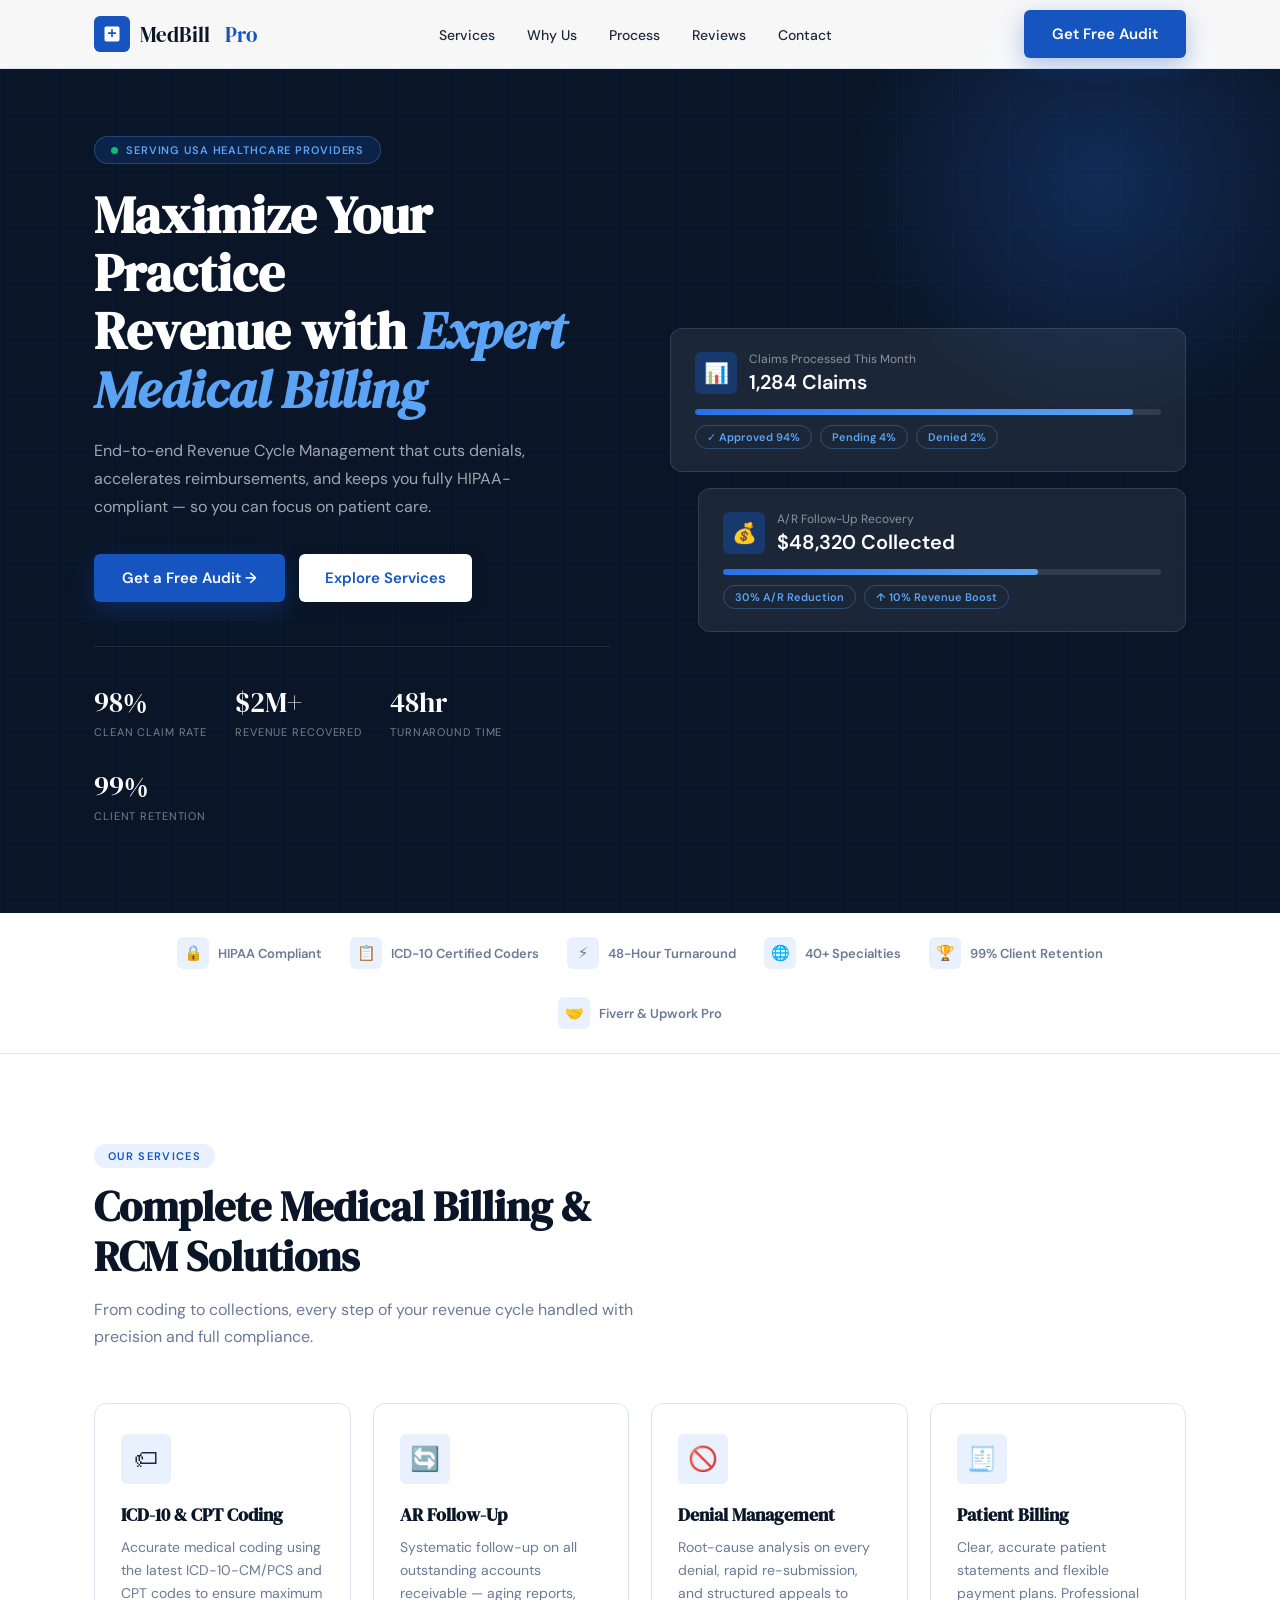
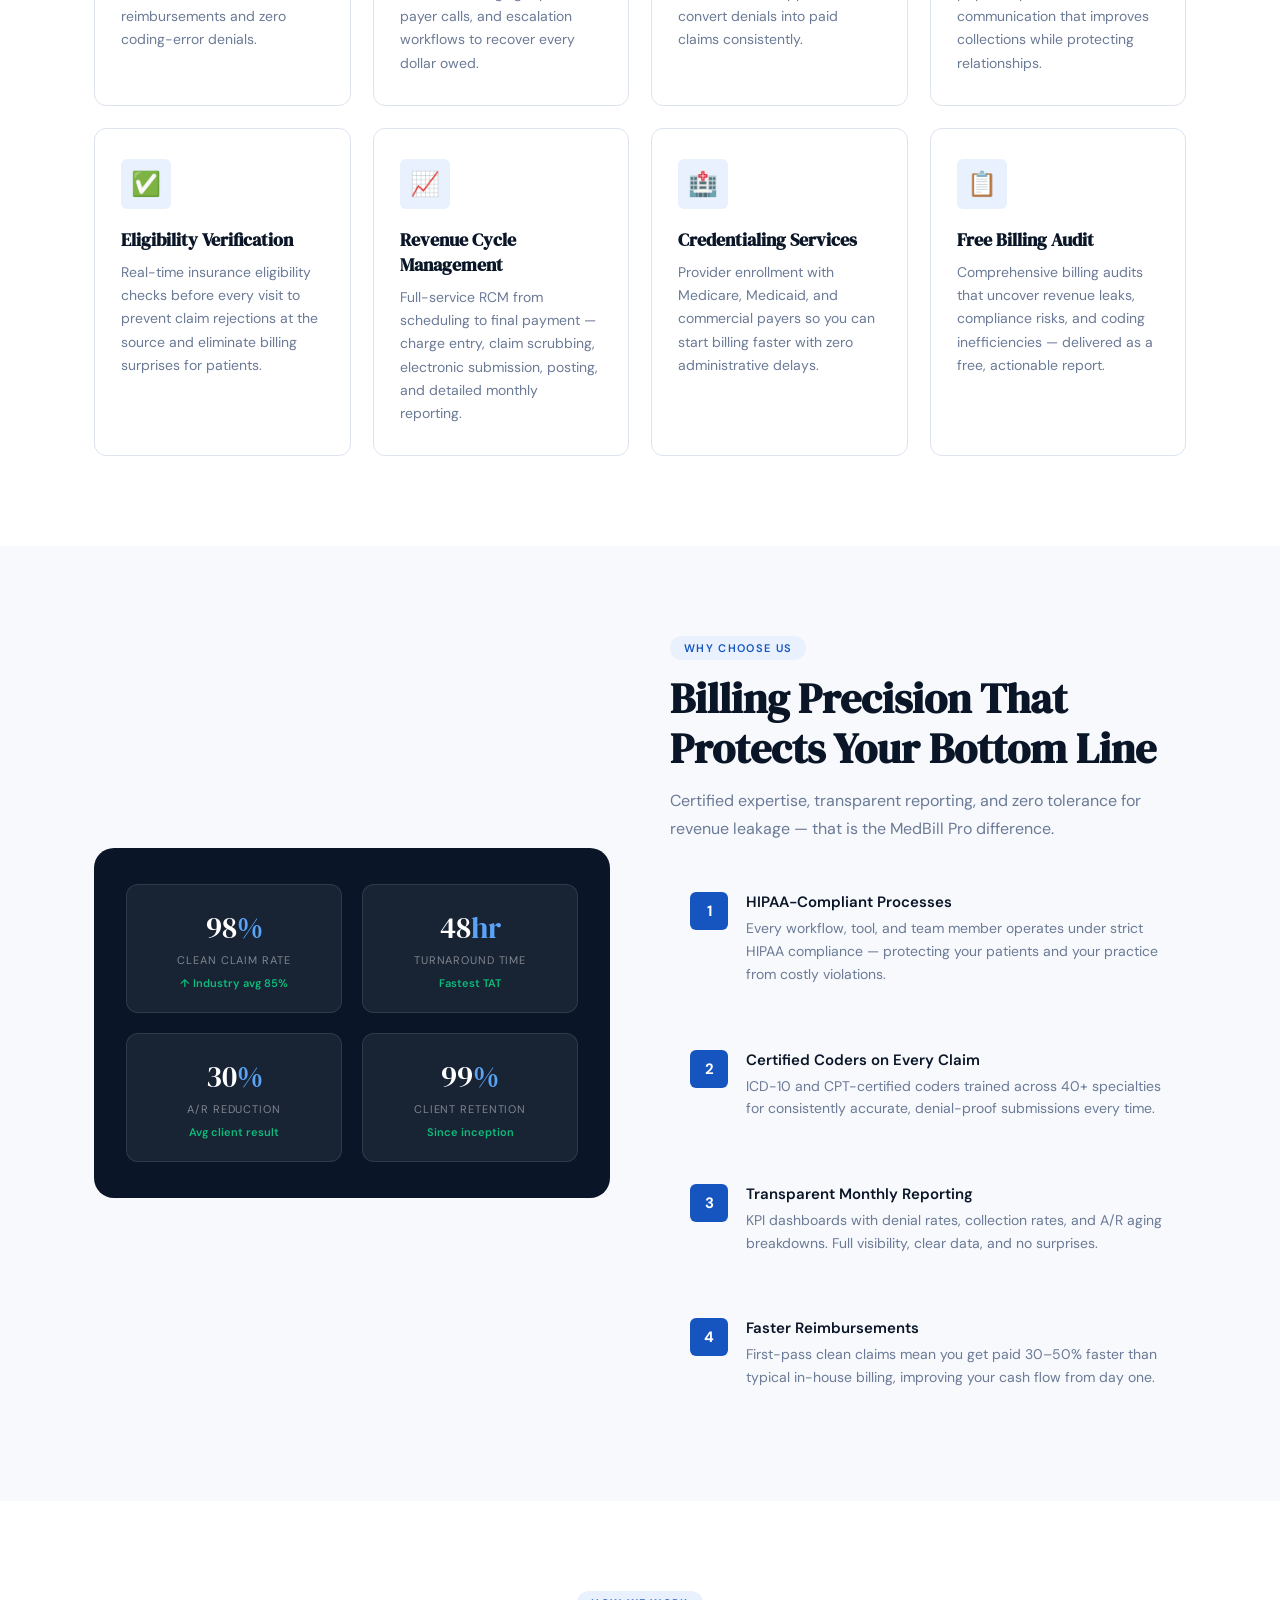
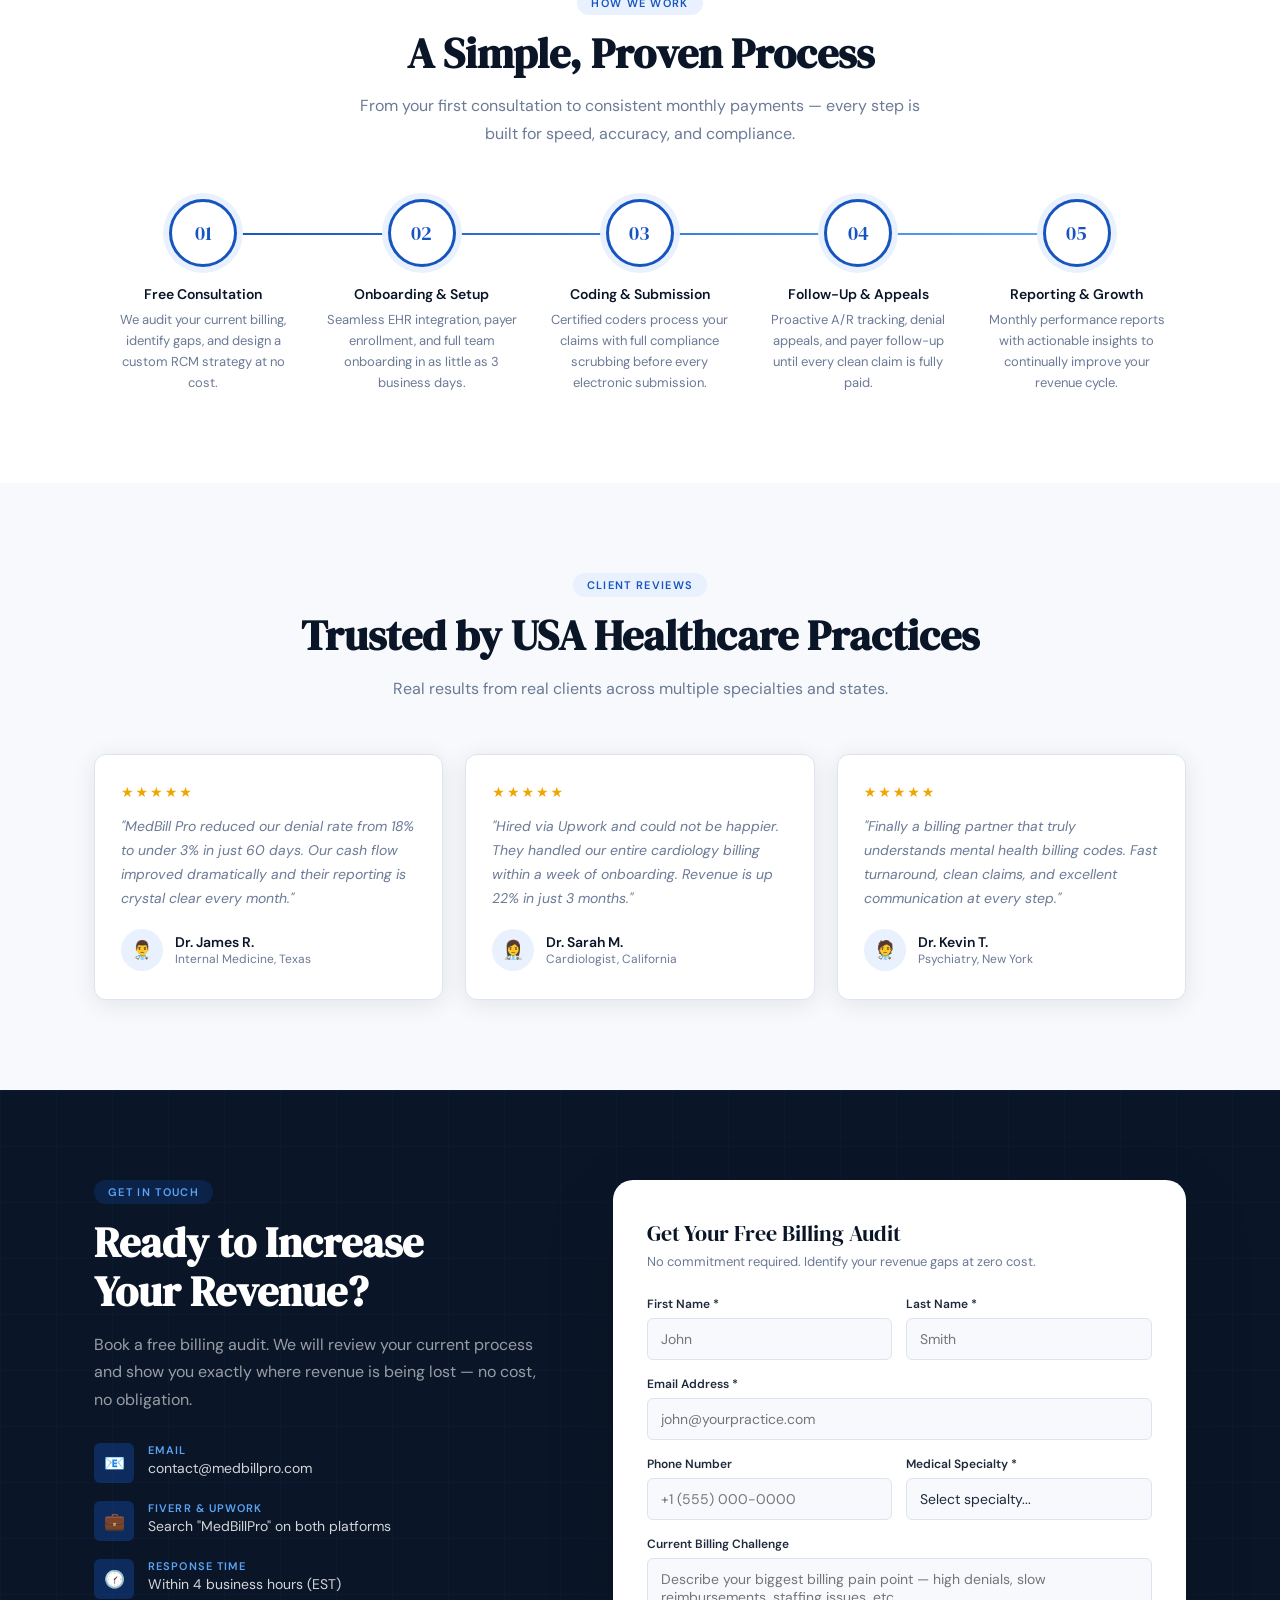
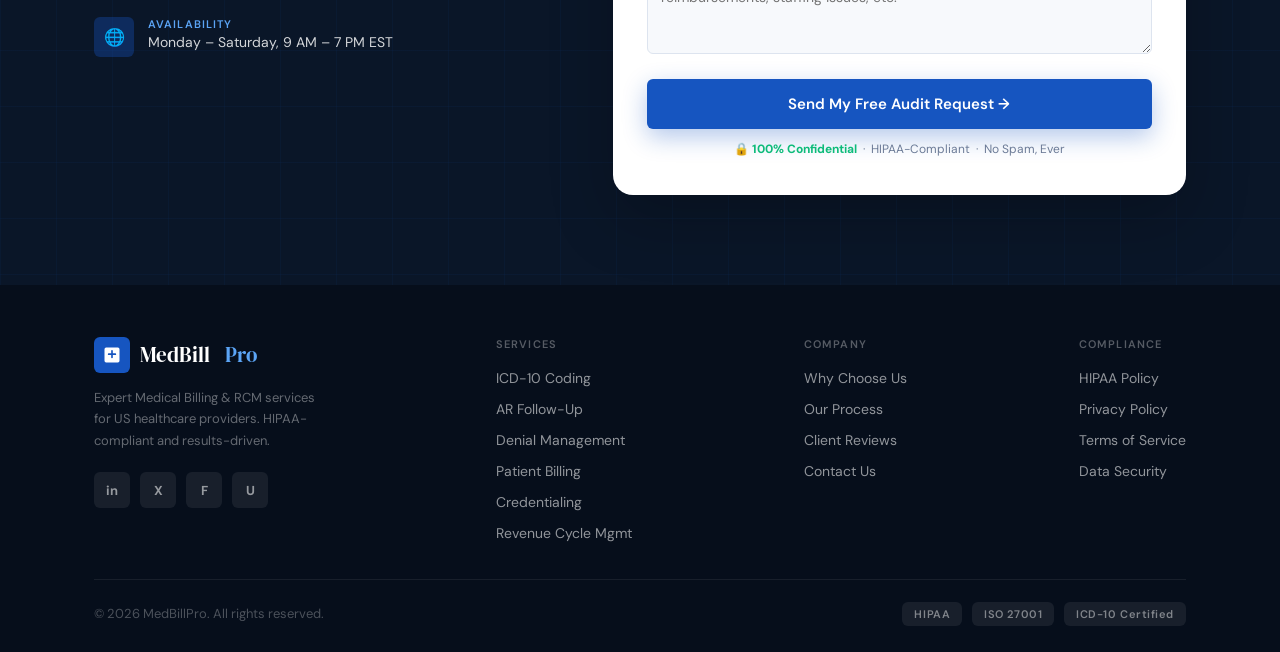
==== index.html @ 4e59d78b "Add files via upload" ====
<!DOCTYPE html>
<html lang="en">
<head>
  <meta charset="UTF-8" />
  <meta name="viewport" content="width=device-width, initial-scale=1.0" />
  <title>MedBill Pro – Expert Medical Billing & RCM Services</title>
  <link rel="preconnect" href="https://fonts.googleapis.com" />
  <link rel="preconnect" href="https://fonts.gstatic.com" crossorigin />
  <link href="https://fonts.googleapis.com/css2?family=DM+Serif+Display:ital@0;1&family=DM+Sans:opsz,wght@9..40,300;9..40,400;9..40,500;9..40,600&display=swap" rel="stylesheet" />

  <style>
    :root {
      --navy:     #0A1628;
      --blue:     #1655C0;
      --blue-mid: #2870E8;
      --sky:      #5BA4F5;
      --ice:      #E8F1FD;
      --white:    #FFFFFF;
      --gray-50:  #F7F9FC;
      --gray-200: #DDE4EF;
      --gray-500: #6B7A96;
      --gray-800: #1E2A3B;
      --green:    #0DBB7A;
      --font-display: 'DM Serif Display', Georgia, serif;
      --font-body:    'DM Sans', system-ui, sans-serif;
      --radius-sm: 6px;
      --radius-md: 12px;
      --radius-lg: 20px;
      --shadow-card: 0 4px 24px rgba(10,22,40,0.09);
      --shadow-btn:  0 8px 24px rgba(22,85,192,0.32);
    }
    *, *::before, *::after { box-sizing: border-box; margin: 0; padding: 0; }
    html { scroll-behavior: smooth; }
    body { font-family: var(--font-body); color: var(--gray-800); background: var(--white); overflow-x: hidden; -webkit-font-smoothing: antialiased; }
    a { text-decoration: none; color: inherit; }
    ul { list-style: none; }
    button { cursor: pointer; }

    .container { width: 100%; max-width: 1140px; margin: 0 auto; padding: 0 24px; }
    .section { padding: 90px 0; }
    .section--alt { background: var(--gray-50); }

    .tag { display: inline-block; font-size: 11px; font-weight: 600; letter-spacing: .12em; text-transform: uppercase; color: var(--blue); background: var(--ice); border-radius: 100px; padding: 5px 14px; margin-bottom: 14px; }
    .section-title { font-family: var(--font-display); font-size: clamp(26px, 3.8vw, 42px); line-height: 1.18; color: var(--navy); margin-bottom: 14px; }
    .section-sub { font-size: 16px; color: var(--gray-500); line-height: 1.72; max-width: 560px; }
    .section-header { margin-bottom: 52px; }

    .btn { display: inline-flex; align-items: center; gap: 8px; font-family: var(--font-body); font-size: 15px; font-weight: 600; border: none; border-radius: var(--radius-sm); transition: transform .2s, box-shadow .2s, background .2s; }
    .btn:hover { transform: translateY(-2px); }
    .btn-primary { background: var(--blue); color: var(--white); padding: 14px 28px; box-shadow: var(--shadow-btn); }
    .btn-primary:hover { background: var(--blue-mid); box-shadow: 0 12px 32px rgba(22,85,192,.42); }
    .btn-white { background: var(--white); color: var(--blue); padding: 14px 26px; box-shadow: 0 4px 16px rgba(0,0,0,.12); }
    .btn-white:hover { background: var(--ice); }

    .reveal { opacity: 0; transform: translateY(28px); transition: opacity .6s ease, transform .6s ease; }
    .reveal.visible { opacity: 1; transform: translateY(0); }
    .d1 { transition-delay: .08s; }
    .d2 { transition-delay: .16s; }
    .d3 { transition-delay: .24s; }
    .d4 { transition-delay: .32s; }
    .d5 { transition-delay: .40s; }

    /* HEADER */
    #header { position: fixed; top: 0; left: 0; right: 0; z-index: 999; background: rgba(255,255,255,.97); backdrop-filter: blur(10px); border-bottom: 1px solid var(--gray-200); transition: box-shadow .3s; }
    #header.scrolled { box-shadow: 0 2px 20px rgba(10,22,40,.10); }
    .nav { display: flex; align-items: center; justify-content: space-between; height: 68px; }
    .logo { display: flex; align-items: center; gap: 10px; font-family: var(--font-display); font-size: 21px; color: var(--navy); }
    .logo-box { width: 36px; height: 36px; background: var(--blue); border-radius: var(--radius-sm); display: flex; align-items: center; justify-content: center; }
    .logo-box svg { width: 20px; height: 20px; fill: #fff; }
    .nav-links { display: flex; align-items: center; gap: 32px; }
    .nav-links a { font-size: 14px; font-weight: 500; color: var(--gray-800); transition: color .2s; }
    .nav-links a:hover { color: var(--blue); }
    .nav-cta { margin-left: 10px; }
    .hamburger { display: none; flex-direction: column; gap: 5px; background: none; border: none; padding: 6px; }
    .hamburger span { display: block; width: 24px; height: 2px; background: var(--navy); border-radius: 2px; }
    .mobile-menu { display: none; position: fixed; top: 68px; left: 0; right: 0; background: var(--white); border-bottom: 1px solid var(--gray-200); padding: 20px 24px; flex-direction: column; gap: 0; z-index: 998; box-shadow: 0 8px 24px rgba(0,0,0,.08); }
    .mobile-menu.open { display: flex; }
    .mobile-menu a { font-size: 15px; font-weight: 500; color: var(--gray-800); padding: 13px 0; border-bottom: 1px solid var(--gray-200); }
    .mobile-menu a:last-child { border: none; margin-top: 8px; }

    /* HERO */
    #hero { padding: 136px 0 90px; background: var(--navy); position: relative; overflow: hidden; }
    #hero::before { content: ''; position: absolute; inset: 0; background-image: linear-gradient(rgba(22,85,192,.07) 1px, transparent 1px), linear-gradient(90deg, rgba(22,85,192,.07) 1px, transparent 1px); background-size: 56px 56px; pointer-events: none; }
    .hero-glow { position: absolute; top: -80px; right: -80px; width: 520px; height: 520px; background: radial-gradient(circle, rgba(40,112,232,.24) 0%, transparent 68%); pointer-events: none; }
    .hero-inner { position: relative; z-index: 1; display: grid; grid-template-columns: 1fr 1fr; gap: 60px; align-items: center; }
    .hero-badge { display: inline-flex; align-items: center; gap: 8px; background: rgba(22,85,192,.22); border: 1px solid rgba(91,164,245,.28); border-radius: 100px; padding: 6px 16px; font-size: 11px; font-weight: 600; letter-spacing: .08em; text-transform: uppercase; color: var(--sky); margin-bottom: 22px; }
    .badge-dot { width: 7px; height: 7px; background: var(--green); border-radius: 50%; animation: blink 2.2s ease-in-out infinite; }
    @keyframes blink { 0%,100%{opacity:1;transform:scale(1)} 50%{opacity:.5;transform:scale(1.35)} }
    .hero-title { font-family: var(--font-display); font-size: clamp(32px, 4.2vw, 52px); line-height: 1.12; color: var(--white); margin-bottom: 18px; }
    .hero-title em { font-style: italic; color: var(--sky); }
    .hero-sub { font-size: 16px; color: rgba(255,255,255,.62); line-height: 1.74; margin-bottom: 34px; max-width: 490px; }
    .hero-btns { display: flex; gap: 14px; flex-wrap: wrap; }
    .hero-stats { display: flex; gap: 28px; margin-top: 44px; padding-top: 36px; border-top: 1px solid rgba(255,255,255,.09); flex-wrap: wrap; }
    .hs-val { font-family: var(--font-display); font-size: 28px; color: var(--white); margin-bottom: 4px; }
    .hs-label { font-size: 11px; text-transform: uppercase; letter-spacing: .08em; color: rgba(255,255,255,.45); }
    .hero-visual { display: flex; flex-direction: column; gap: 16px; }
    .hv-card { background: rgba(255,255,255,.07); border: 1px solid rgba(255,255,255,.11); border-radius: var(--radius-md); padding: 22px 24px; backdrop-filter: blur(6px); }
    .hv-card:nth-child(1) { animation: fA 4.2s ease-in-out infinite; }
    .hv-card:nth-child(2) { animation: fB 4.2s ease-in-out infinite; margin-left: 28px; }
    @keyframes fA { 0%,100%{transform:translateY(0)} 50%{transform:translateY(-9px)} }
    @keyframes fB { 0%,100%{transform:translateY(-6px)} 50%{transform:translateY(3px)} }
    .hvc-top { display: flex; align-items: center; gap: 12px; margin-bottom: 14px; }
    .hvc-icon { width: 42px; height: 42px; background: rgba(22,85,192,.4); border-radius: var(--radius-sm); display: flex; align-items: center; justify-content: center; font-size: 20px; }
    .hvc-label { font-size: 12px; color: rgba(255,255,255,.5); margin-bottom: 2px; }
    .hvc-value { font-size: 20px; font-weight: 600; color: var(--white); }
    .prog-bar { height: 6px; background: rgba(255,255,255,.1); border-radius: 3px; overflow: hidden; margin-top: 10px; }
    .prog-fill { height: 100%; border-radius: 3px; background: linear-gradient(90deg, var(--blue-mid), var(--sky)); }
    .chip-row { display: flex; gap: 8px; flex-wrap: wrap; margin-top: 10px; }
    .chip { font-size: 11px; font-weight: 600; padding: 4px 11px; border-radius: 100px; border: 1px solid rgba(91,164,245,.32); color: var(--sky); }

    /* TRUST */
    #trust { padding: 24px 0; border-bottom: 1px solid var(--gray-200); }
    .trust-inner { display: flex; align-items: center; gap: 28px; flex-wrap: wrap; justify-content: center; }
    .trust-item { display: flex; align-items: center; gap: 9px; font-size: 13px; font-weight: 600; color: var(--gray-500); }
    .ti-ico { width: 32px; height: 32px; background: var(--ice); border-radius: var(--radius-sm); display: flex; align-items: center; justify-content: center; font-size: 15px; }

    /* SERVICES */
    .svc-grid { display: grid; grid-template-columns: repeat(auto-fit, minmax(240px, 1fr)); gap: 22px; }
    .svc-card { background: var(--white); border: 1px solid var(--gray-200); border-radius: var(--radius-md); padding: 30px 26px; position: relative; overflow: hidden; transition: transform .25s, box-shadow .25s, border-color .25s; }
    .svc-card::after { content: ''; position: absolute; top: 0; left: 0; right: 0; height: 3px; background: linear-gradient(90deg, var(--blue), var(--sky)); transform: scaleX(0); transform-origin: left; transition: transform .3s ease; }
    .svc-card:hover { transform: translateY(-6px); box-shadow: var(--shadow-card); border-color: rgba(91,164,245,.5); }
    .svc-card:hover::after { transform: scaleX(1); }
    .svc-ico { width: 50px; height: 50px; background: var(--ice); border-radius: var(--radius-sm); display: flex; align-items: center; justify-content: center; font-size: 24px; margin-bottom: 18px; }
    .svc-title { font-family: var(--font-display); font-size: 18px; color: var(--navy); margin-bottom: 9px; }
    .svc-desc { font-size: 14px; color: var(--gray-500); line-height: 1.66; }

    /* WHY US */
    .why-grid { display: grid; grid-template-columns: 1fr 1fr; gap: 60px; align-items: center; }
    .why-panel { background: var(--navy); border-radius: var(--radius-lg); padding: 36px 32px; display: grid; grid-template-columns: 1fr 1fr; gap: 20px; }
    .stat-box { background: rgba(255,255,255,.06); border: 1px solid rgba(255,255,255,.1); border-radius: var(--radius-md); padding: 22px 18px; text-align: center; }
    .stat-num { font-family: var(--font-display); font-size: 30px; color: var(--white); margin-bottom: 5px; }
    .stat-num span { color: var(--sky); }
    .stat-lbl { font-size: 11px; text-transform: uppercase; letter-spacing: .08em; color: rgba(255,255,255,.45); }
    .stat-note { margin-top: 9px; font-size: 11px; font-weight: 600; color: var(--green); }
    .why-features { display: flex; flex-direction: column; gap: 20px; }
    .why-item { display: flex; gap: 18px; align-items: flex-start; padding: 22px 20px; border-radius: var(--radius-md); transition: background .2s; }
    .why-item:hover { background: var(--ice); }
    .wi-num { width: 38px; height: 38px; background: var(--blue); border-radius: var(--radius-sm); color: var(--white); font-weight: 700; font-size: 15px; display: flex; align-items: center; justify-content: center; flex-shrink: 0; }
    .wi-title { font-weight: 600; font-size: 15px; color: var(--navy); margin-bottom: 5px; }
    .wi-desc { font-size: 14px; color: var(--gray-500); line-height: 1.62; }

    /* PROCESS */
    .process-wrap { display: grid; grid-template-columns: repeat(5, 1fr); gap: 0; position: relative; }
    .process-wrap::before { content: ''; position: absolute; top: 34px; left: calc(10% + 10px); right: calc(10% + 10px); height: 2px; background: linear-gradient(90deg, var(--blue), var(--sky)); z-index: 0; }
    .step { position: relative; z-index: 1; text-align: center; padding: 0 12px; }
    .step-circle { width: 68px; height: 68px; border-radius: 50%; background: var(--white); border: 3px solid var(--blue); box-shadow: 0 0 0 6px var(--ice); display: flex; align-items: center; justify-content: center; margin: 0 auto 18px; font-family: var(--font-display); font-size: 20px; color: var(--blue); }
    .step-title { font-weight: 600; font-size: 14px; color: var(--navy); margin-bottom: 7px; }
    .step-desc { font-size: 13px; color: var(--gray-500); line-height: 1.6; }

    /* TESTIMONIALS */
    .testi-grid { display: grid; grid-template-columns: repeat(3, 1fr); gap: 22px; }
    .testi-card { background: var(--white); border: 1px solid var(--gray-200); border-radius: var(--radius-md); padding: 28px 26px; box-shadow: var(--shadow-card); }
    .stars { font-size: 14px; color: #F0A500; margin-bottom: 14px; letter-spacing: 2px; }
    .testi-text { font-size: 14px; color: var(--gray-500); line-height: 1.7; margin-bottom: 18px; font-style: italic; }
    .testi-author { display: flex; align-items: center; gap: 12px; }
    .author-av { width: 42px; height: 42px; background: var(--ice); border-radius: 50%; display: flex; align-items: center; justify-content: center; font-size: 18px; }
    .author-name { font-weight: 600; font-size: 14px; color: var(--navy); }
    .author-title { font-size: 12px; color: var(--gray-500); }

    /* CONTACT */
    #contact { background: var(--navy); padding: 90px 0; position: relative; overflow: hidden; }
    #contact::before { content: ''; position: absolute; inset: 0; background-image: linear-gradient(rgba(22,85,192,.06) 1px, transparent 1px), linear-gradient(90deg, rgba(22,85,192,.06) 1px, transparent 1px); background-size: 56px 56px; pointer-events: none; }
    .contact-inner { position: relative; z-index: 1; display: grid; grid-template-columns: 1fr 1.25fr; gap: 60px; align-items: start; }
    .contact-info .section-title { color: var(--white); }
    .contact-info .section-sub { color: rgba(255,255,255,.58); }
    .cd-list { display: flex; flex-direction: column; gap: 18px; margin-top: 30px; }
    .cd-item { display: flex; gap: 14px; align-items: flex-start; }
    .cd-ico { width: 40px; height: 40px; background: rgba(22,85,192,.35); border-radius: var(--radius-sm); display: flex; align-items: center; justify-content: center; font-size: 17px; flex-shrink: 0; }
    .cd-lbl { font-size: 11px; text-transform: uppercase; letter-spacing: .1em; color: var(--sky); font-weight: 600; }
    .cd-val { font-size: 14px; color: rgba(255,255,255,.82); margin-top: 2px; }
    .cform { background: var(--white); border-radius: var(--radius-lg); padding: 38px 34px; box-shadow: 0 24px 64px rgba(0,0,0,.22); }
    .cform-title { font-family: var(--font-display); font-size: 22px; color: var(--navy); margin-bottom: 5px; }
    .cform-sub { font-size: 13px; color: var(--gray-500); margin-bottom: 26px; }
    .form-row2 { display: grid; grid-template-columns: 1fr 1fr; gap: 14px; }
    .fg { margin-bottom: 16px; }
    .fg label { display: block; font-size: 12px; font-weight: 600; color: var(--gray-800); margin-bottom: 6px; }
    .fg input, .fg select, .fg textarea { width: 100%; font-family: var(--font-body); font-size: 14px; color: var(--gray-800); background: var(--gray-50); border: 1.5px solid var(--gray-200); border-radius: var(--radius-sm); padding: 11px 13px; outline: none; transition: border-color .2s, box-shadow .2s; -webkit-appearance: none; appearance: none; }
    .fg input:focus, .fg select:focus, .fg textarea:focus { border-color: var(--blue); box-shadow: 0 0 0 3px rgba(22,85,192,.1); background: var(--white); }
    .fg textarea { resize: vertical; min-height: 96px; }
    .submit-btn { width: 100%; justify-content: center; font-size: 15px; padding: 15px; border-radius: var(--radius-sm); margin-top: 4px; }
    .form-note { text-align: center; font-size: 12px; color: var(--gray-500); margin-top: 12px; }
    .form-note strong { color: var(--green); }

    /* FOOTER */
    footer { background: #060E1B; padding: 52px 0 26px; }
    .footer-top { display: flex; justify-content: space-between; gap: 40px; flex-wrap: wrap; padding-bottom: 36px; border-bottom: 1px solid rgba(255,255,255,.07); }
    .footer-brand .logo { margin-bottom: 14px; }
    .footer-tagline { font-size: 13px; color: rgba(255,255,255,.38); max-width: 230px; line-height: 1.68; }
    .social-links { display: flex; gap: 10px; margin-top: 20px; }
    .social-link { width: 36px; height: 36px; background: rgba(255,255,255,.07); border-radius: var(--radius-sm); display: flex; align-items: center; justify-content: center; font-size: 13px; font-weight: 700; color: rgba(255,255,255,.55); transition: background .2s, color .2s; }
    .social-link:hover { background: var(--blue); color: var(--white); }
    .footer-col h4 { font-size: 11px; text-transform: uppercase; letter-spacing: .1em; color: rgba(255,255,255,.32); font-weight: 600; margin-bottom: 16px; }
    .footer-col ul { display: flex; flex-direction: column; gap: 10px; }
    .footer-col ul a { font-size: 14px; color: rgba(255,255,255,.56); transition: color .2s; }
    .footer-col ul a:hover { color: var(--sky); }
    .footer-bottom { padding-top: 22px; display: flex; align-items: center; justify-content: space-between; flex-wrap: wrap; gap: 12px; }
    .footer-copy { font-size: 13px; color: rgba(255,255,255,.28); }
    .comp-badges { display: flex; gap: 10px; }
    .comp-badge { background: rgba(255,255,255,.07); border-radius: var(--radius-sm); padding: 5px 12px; font-size: 11px; font-weight: 600; color: rgba(255,255,255,.45); letter-spacing: .05em; }

    /* RESPONSIVE */
    @media (max-width: 960px) {
      .hero-inner { grid-template-columns: 1fr; }
      .hero-visual { display: none; }
      .why-grid { grid-template-columns: 1fr; }
      .contact-inner { grid-template-columns: 1fr; }
      .testi-grid { grid-template-columns: 1fr 1fr; }
      .process-wrap { grid-template-columns: 1fr 1fr; gap: 32px; }
      .process-wrap::before { display: none; }
    }
    @media (max-width: 640px) {
      .nav-links, .nav-cta { display: none; }
      .hamburger { display: flex; }
      .svc-grid { grid-template-columns: 1fr; }
      .form-row2 { grid-template-columns: 1fr; }
      .hero-stats { flex-wrap: wrap; gap: 18px; }
      .section { padding: 60px 0; }
      .testi-grid { grid-template-columns: 1fr; }
      .process-wrap { grid-template-columns: 1fr; }
      .why-panel { grid-template-columns: 1fr 1fr; }
      .footer-top { flex-direction: column; gap: 28px; }
      .footer-bottom { flex-direction: column; align-items: flex-start; }
    }
  </style>
</head>
<body>

<!-- ===== HEADER ===== -->
<header id="header">
  <div class="container">
    <nav class="nav">
      <a href="#" class="logo">
        <div class="logo-box">
          <svg viewBox="0 0 24 24"><path d="M19 3H5a2 2 0 00-2 2v14a2 2 0 002 2h14a2 2 0 002-2V5a2 2 0 00-2-2zm-7 3a1 1 0 011 1v3h3a1 1 0 010 2h-3v3a1 1 0 01-2 0v-3H8a1 1 0 010-2h3V7a1 1 0 011-1z"/></svg>
        </div>
        MedBill&nbsp;<span style="color:var(--blue)">Pro</span>
      </a>
      <ul class="nav-links">
        <li><a href="#services">Services</a></li>
        <li><a href="#why-us">Why Us</a></li>
        <li><a href="#process">Process</a></li>
        <li><a href="#testimonials">Reviews</a></li>
        <li><a href="#contact">Contact</a></li>
      </ul>
      <a href="#contact" class="btn btn-primary nav-cta">Get Free Audit</a>
      <button class="hamburger" id="hamburgerBtn" aria-label="Open menu">
        <span></span><span></span><span></span>
      </button>
    </nav>
  </div>
  <div class="mobile-menu" id="mobileMenu">
    <a href="#services">Services</a>
    <a href="#why-us">Why Us</a>
    <a href="#process">Process</a>
    <a href="#testimonials">Reviews</a>
    <a href="#contact">Contact</a>
    <a href="#contact" class="btn btn-primary" style="justify-content:center">Get Free Audit</a>
  </div>
</header>


<!-- ===== HERO ===== -->
<section id="hero">
  <div class="hero-glow"></div>
  <div class="container">
    <div class="hero-inner">
      <div>
        <div class="hero-badge"><div class="badge-dot"></div>Serving USA Healthcare Providers</div>
        <h1 class="hero-title">Maximize Your Practice<br>Revenue with <em>Expert<br>Medical Billing</em></h1>
        <p class="hero-sub">End-to-end Revenue Cycle Management that cuts denials, accelerates reimbursements, and keeps you fully HIPAA-compliant &mdash; so you can focus on patient care.</p>
        <div class="hero-btns">
          <a href="#contact" class="btn btn-primary">Get a Free Audit &rarr;</a>
          <a href="#services" class="btn btn-white">Explore Services</a>
        </div>
        <div class="hero-stats">
          <div><div class="hs-val">98%</div><div class="hs-label">Clean Claim Rate</div></div>
          <div><div class="hs-val">$2M+</div><div class="hs-label">Revenue Recovered</div></div>
          <div><div class="hs-val">48hr</div><div class="hs-label">Turnaround Time</div></div>
          <div><div class="hs-val">99%</div><div class="hs-label">Client Retention</div></div>
        </div>
      </div>
      <div class="hero-visual">
        <div class="hv-card">
          <div class="hvc-top">
            <div class="hvc-icon">&#128202;</div>
            <div><div class="hvc-label">Claims Processed This Month</div><div class="hvc-value">1,284 Claims</div></div>
          </div>
          <div class="prog-bar"><div class="prog-fill" style="width:94%"></div></div>
          <div class="chip-row">
            <span class="chip">&#10003; Approved 94%</span>
            <span class="chip">Pending 4%</span>
            <span class="chip">Denied 2%</span>
          </div>
        </div>
        <div class="hv-card">
          <div class="hvc-top">
            <div class="hvc-icon">&#128176;</div>
            <div><div class="hvc-label">A/R Follow-Up Recovery</div><div class="hvc-value">$48,320 Collected</div></div>
          </div>
          <div class="prog-bar"><div class="prog-fill" style="width:72%"></div></div>
          <div class="chip-row">
            <span class="chip">30% A/R Reduction</span>
            <span class="chip">&#8593; 10% Revenue Boost</span>
          </div>
        </div>
      </div>
    </div>
  </div>
</section>


<!-- ===== TRUST STRIP ===== -->
<section id="trust">
  <div class="container">
    <div class="trust-inner">
      <div class="trust-item"><div class="ti-ico">&#128274;</div>HIPAA Compliant</div>
      <div class="trust-item"><div class="ti-ico">&#128203;</div>ICD-10 Certified Coders</div>
      <div class="trust-item"><div class="ti-ico">&#9889;</div>48-Hour Turnaround</div>
      <div class="trust-item"><div class="ti-ico">&#127760;</div>40+ Specialties</div>
      <div class="trust-item"><div class="ti-ico">&#127942;</div>99% Client Retention</div>
      <div class="trust-item"><div class="ti-ico">&#129309;</div>Fiverr &amp; Upwork Pro</div>
    </div>
  </div>
</section>


<!-- ===== SERVICES ===== -->
<section id="services" class="section">
  <div class="container">
    <div class="section-header reveal">
      <span class="tag">Our Services</span>
      <h2 class="section-title">Complete Medical Billing &amp;<br>RCM Solutions</h2>
      <p class="section-sub">From coding to collections, every step of your revenue cycle handled with precision and full compliance.</p>
    </div>
    <div class="svc-grid">
      <div class="svc-card reveal d1">
        <div class="svc-ico">&#127991;</div>
        <h3 class="svc-title">ICD-10 &amp; CPT Coding</h3>
        <p class="svc-desc">Accurate medical coding using the latest ICD-10-CM/PCS and CPT codes to ensure maximum reimbursements and zero coding-error denials.</p>
      </div>
      <div class="svc-card reveal d2">
        <div class="svc-ico">&#128260;</div>
        <h3 class="svc-title">AR Follow-Up</h3>
        <p class="svc-desc">Systematic follow-up on all outstanding accounts receivable — aging reports, payer calls, and escalation workflows to recover every dollar owed.</p>
      </div>
      <div class="svc-card reveal d3">
        <div class="svc-ico">&#128683;</div>
        <h3 class="svc-title">Denial Management</h3>
        <p class="svc-desc">Root-cause analysis on every denial, rapid re-submission, and structured appeals to convert denials into paid claims consistently.</p>
      </div>
      <div class="svc-card reveal d4">
        <div class="svc-ico">&#129534;</div>
        <h3 class="svc-title">Patient Billing</h3>
        <p class="svc-desc">Clear, accurate patient statements and flexible payment plans. Professional communication that improves collections while protecting relationships.</p>
      </div>
      <div class="svc-card reveal d1">
        <div class="svc-ico">&#9989;</div>
        <h3 class="svc-title">Eligibility Verification</h3>
        <p class="svc-desc">Real-time insurance eligibility checks before every visit to prevent claim rejections at the source and eliminate billing surprises for patients.</p>
      </div>
      <div class="svc-card reveal d2">
        <div class="svc-ico">&#128200;</div>
        <h3 class="svc-title">Revenue Cycle Management</h3>
        <p class="svc-desc">Full-service RCM from scheduling to final payment — charge entry, claim scrubbing, electronic submission, posting, and detailed monthly reporting.</p>
      </div>
      <div class="svc-card reveal d3">
        <div class="svc-ico">&#127973;</div>
        <h3 class="svc-title">Credentialing Services</h3>
        <p class="svc-desc">Provider enrollment with Medicare, Medicaid, and commercial payers so you can start billing faster with zero administrative delays.</p>
      </div>
      <div class="svc-card reveal d4">
        <div class="svc-ico">&#128203;</div>
        <h3 class="svc-title">Free Billing Audit</h3>
        <p class="svc-desc">Comprehensive billing audits that uncover revenue leaks, compliance risks, and coding inefficiencies — delivered as a free, actionable report.</p>
      </div>
    </div>
  </div>
</section>


<!-- ===== WHY US ===== -->
<section id="why-us" class="section section--alt">
  <div class="container">
    <div class="why-grid">
      <div class="why-panel reveal">
        <div class="stat-box">
          <div class="stat-num">98<span>%</span></div>
          <div class="stat-lbl">Clean Claim Rate</div>
          <div class="stat-note">&#8593; Industry avg 85%</div>
        </div>
        <div class="stat-box">
          <div class="stat-num">48<span>hr</span></div>
          <div class="stat-lbl">Turnaround Time</div>
          <div class="stat-note">Fastest TAT</div>
        </div>
        <div class="stat-box">
          <div class="stat-num">30<span>%</span></div>
          <div class="stat-lbl">A/R Reduction</div>
          <div class="stat-note">Avg client result</div>
        </div>
        <div class="stat-box">
          <div class="stat-num">99<span>%</span></div>
          <div class="stat-lbl">Client Retention</div>
          <div class="stat-note">Since inception</div>
        </div>
      </div>
      <div class="reveal d2">
        <span class="tag">Why Choose Us</span>
        <h2 class="section-title">Billing Precision That<br>Protects Your Bottom Line</h2>
        <p class="section-sub" style="margin-bottom:28px">Certified expertise, transparent reporting, and zero tolerance for revenue leakage &mdash; that is the MedBill Pro difference.</p>
        <div class="why-features">
          <div class="why-item">
            <div class="wi-num">1</div>
            <div>
              <div class="wi-title">HIPAA-Compliant Processes</div>
              <div class="wi-desc">Every workflow, tool, and team member operates under strict HIPAA compliance &mdash; protecting your patients and your practice from costly violations.</div>
            </div>
          </div>
          <div class="why-item">
            <div class="wi-num">2</div>
            <div>
              <div class="wi-title">Certified Coders on Every Claim</div>
              <div class="wi-desc">ICD-10 and CPT-certified coders trained across 40+ specialties for consistently accurate, denial-proof submissions every time.</div>
            </div>
          </div>
          <div class="why-item">
            <div class="wi-num">3</div>
            <div>
              <div class="wi-title">Transparent Monthly Reporting</div>
              <div class="wi-desc">KPI dashboards with denial rates, collection rates, and A/R aging breakdowns. Full visibility, clear data, and no surprises.</div>
            </div>
          </div>
          <div class="why-item">
            <div class="wi-num">4</div>
            <div>
              <div class="wi-title">Faster Reimbursements</div>
              <div class="wi-desc">First-pass clean claims mean you get paid 30&ndash;50% faster than typical in-house billing, improving your cash flow from day one.</div>
            </div>
          </div>
        </div>
      </div>
    </div>
  </div>
</section>


<!-- ===== PROCESS ===== -->
<section id="process" class="section">
  <div class="container">
    <div class="section-header reveal" style="text-align:center">
      <span class="tag">How We Work</span>
      <h2 class="section-title">A Simple, Proven Process</h2>
      <p class="section-sub" style="margin:0 auto">From your first consultation to consistent monthly payments &mdash; every step is built for speed, accuracy, and compliance.</p>
    </div>
    <div class="process-wrap">
      <div class="step reveal d1">
        <div class="step-circle">01</div>
        <div class="step-title">Free Consultation</div>
        <div class="step-desc">We audit your current billing, identify gaps, and design a custom RCM strategy at no cost.</div>
      </div>
      <div class="step reveal d2">
        <div class="step-circle">02</div>
        <div class="step-title">Onboarding &amp; Setup</div>
        <div class="step-desc">Seamless EHR integration, payer enrollment, and full team onboarding in as little as 3 business days.</div>
      </div>
      <div class="step reveal d3">
        <div class="step-circle">03</div>
        <div class="step-title">Coding &amp; Submission</div>
        <div class="step-desc">Certified coders process your claims with full compliance scrubbing before every electronic submission.</div>
      </div>
      <div class="step reveal d4">
        <div class="step-circle">04</div>
        <div class="step-title">Follow-Up &amp; Appeals</div>
        <div class="step-desc">Proactive A/R tracking, denial appeals, and payer follow-up until every clean claim is fully paid.</div>
      </div>
      <div class="step reveal d5">
        <div class="step-circle">05</div>
        <div class="step-title">Reporting &amp; Growth</div>
        <div class="step-desc">Monthly performance reports with actionable insights to continually improve your revenue cycle.</div>
      </div>
    </div>
  </div>
</section>


<!-- ===== TESTIMONIALS ===== -->
<section id="testimonials" class="section section--alt">
  <div class="container">
    <div class="section-header reveal" style="text-align:center">
      <span class="tag">Client Reviews</span>
      <h2 class="section-title">Trusted by USA Healthcare Practices</h2>
      <p class="section-sub" style="margin:0 auto">Real results from real clients across multiple specialties and states.</p>
    </div>
    <div class="testi-grid">
      <div class="testi-card reveal d1">
        <div class="stars">&#9733;&#9733;&#9733;&#9733;&#9733;</div>
        <p class="testi-text">"MedBill Pro reduced our denial rate from 18% to under 3% in just 60 days. Our cash flow improved dramatically and their reporting is crystal clear every month."</p>
        <div class="testi-author">
          <div class="author-av">&#128104;&#8205;&#9877;</div>
          <div><div class="author-name">Dr. James R.</div><div class="author-title">Internal Medicine, Texas</div></div>
        </div>
      </div>
      <div class="testi-card reveal d2">
        <div class="stars">&#9733;&#9733;&#9733;&#9733;&#9733;</div>
        <p class="testi-text">"Hired via Upwork and could not be happier. They handled our entire cardiology billing within a week of onboarding. Revenue is up 22% in just 3 months."</p>
        <div class="testi-author">
          <div class="author-av">&#128105;&#8205;&#9877;</div>
          <div><div class="author-name">Dr. Sarah M.</div><div class="author-title">Cardiologist, California</div></div>
        </div>
      </div>
      <div class="testi-card reveal d3">
        <div class="stars">&#9733;&#9733;&#9733;&#9733;&#9733;</div>
        <p class="testi-text">"Finally a billing partner that truly understands mental health billing codes. Fast turnaround, clean claims, and excellent communication at every step."</p>
        <div class="testi-author">
          <div class="author-av">&#129489;&#8205;&#9877;</div>
          <div><div class="author-name">Dr. Kevin T.</div><div class="author-title">Psychiatry, New York</div></div>
        </div>
      </div>
    </div>
  </div>
</section>


<!-- ===== CONTACT ===== -->
<section id="contact">
  <div class="container">
    <div class="contact-inner">
      <div class="contact-info reveal">
        <span class="tag" style="background:rgba(22,85,192,.22);color:var(--sky)">Get in Touch</span>
        <h2 class="section-title">Ready to Increase<br>Your Revenue?</h2>
        <p class="section-sub">Book a free billing audit. We will review your current process and show you exactly where revenue is being lost &mdash; no cost, no obligation.</p>
        <div class="cd-list">
          <div class="cd-item">
            <div class="cd-ico">&#128231;</div>
            <div><div class="cd-lbl">Email</div><div class="cd-val">contact@medbillpro.com</div></div>
          </div>
          <div class="cd-item">
            <div class="cd-ico">&#128188;</div>
            <div><div class="cd-lbl">Fiverr &amp; Upwork</div><div class="cd-val">Search "MedBillPro" on both platforms</div></div>
          </div>
          <div class="cd-item">
            <div class="cd-ico">&#128348;</div>
            <div><div class="cd-lbl">Response Time</div><div class="cd-val">Within 4 business hours (EST)</div></div>
          </div>
          <div class="cd-item">
            <div class="cd-ico">&#127760;</div>
            <div><div class="cd-lbl">Availability</div><div class="cd-val">Monday &ndash; Saturday, 9 AM &ndash; 7 PM EST</div></div>
          </div>
        </div>
      </div>

      <div class="cform reveal d2">
        <div class="cform-title">Get Your Free Billing Audit</div>
        <div class="cform-sub">No commitment required. Identify your revenue gaps at zero cost.</div>
        <div class="form-row2">
          <div class="fg"><label>First Name *</label><input type="text" id="fname" placeholder="John" /></div>
          <div class="fg"><label>Last Name *</label><input type="text" id="lname" placeholder="Smith" /></div>
        </div>
        <div class="fg"><label>Email Address *</label><input type="email" id="email" placeholder="john@yourpractice.com" /></div>
        <div class="form-row2">
          <div class="fg"><label>Phone Number</label><input type="tel" id="phone" placeholder="+1 (555) 000-0000" /></div>
          <div class="fg">
            <label>Medical Specialty *</label>
            <select id="specialty">
              <option value="">Select specialty...</option>
              <option>Internal Medicine</option>
              <option>Family Practice</option>
              <option>Cardiology</option>
              <option>Orthopedics</option>
              <option>Neurology</option>
              <option>Psychiatry / Mental Health</option>
              <option>Radiology</option>
              <option>Oncology</option>
              <option>Pediatrics</option>
              <option>Other</option>
            </select>
          </div>
        </div>
        <div class="fg"><label>Current Billing Challenge</label><textarea id="message" placeholder="Describe your biggest billing pain point — high denials, slow reimbursements, staffing issues, etc."></textarea></div>
        <button type="button" class="btn btn-primary submit-btn" id="submitBtn">Send My Free Audit Request &rarr;</button>
        <p class="form-note"><strong>&#128274; 100% Confidential</strong> &nbsp;&middot;&nbsp; HIPAA-Compliant &nbsp;&middot;&nbsp; No Spam, Ever</p>
      </div>
    </div>
  </div>
</section>


<!-- ===== FOOTER ===== -->
<footer>
  <div class="container">
    <div class="footer-top">
      <div class="footer-brand">
        <a href="#" class="logo" style="color:var(--white)">
          <div class="logo-box">
            <svg viewBox="0 0 24 24"><path d="M19 3H5a2 2 0 00-2 2v14a2 2 0 002 2h14a2 2 0 002-2V5a2 2 0 00-2-2zm-7 3a1 1 0 011 1v3h3a1 1 0 010 2h-3v3a1 1 0 01-2 0v-3H8a1 1 0 010-2h3V7a1 1 0 011-1z"/></svg>
          </div>
          MedBill&nbsp;<span style="color:var(--sky)">Pro</span>
        </a>
        <p class="footer-tagline">Expert Medical Billing &amp; RCM services for US healthcare providers. HIPAA-compliant and results-driven.</p>
        <div class="social-links">
          <a href="#" class="social-link" aria-label="LinkedIn">in</a>
          <a href="#" class="social-link" aria-label="Twitter">X</a>
          <a href="#" class="social-link" aria-label="Fiverr">F</a>
          <a href="#" class="social-link" aria-label="Upwork">U</a>
        </div>
      </div>
      <div class="footer-col">
        <h4>Services</h4>
        <ul>
          <li><a href="#services">ICD-10 Coding</a></li>
          <li><a href="#services">AR Follow-Up</a></li>
          <li><a href="#services">Denial Management</a></li>
          <li><a href="#services">Patient Billing</a></li>
          <li><a href="#services">Credentialing</a></li>
          <li><a href="#services">Revenue Cycle Mgmt</a></li>
        </ul>
      </div>
      <div class="footer-col">
        <h4>Company</h4>
        <ul>
          <li><a href="#why-us">Why Choose Us</a></li>
          <li><a href="#process">Our Process</a></li>
          <li><a href="#testimonials">Client Reviews</a></li>
          <li><a href="#contact">Contact Us</a></li>
        </ul>
      </div>
      <div class="footer-col">
        <h4>Compliance</h4>
        <ul>
          <li><a href="#">HIPAA Policy</a></li>
          <li><a href="#">Privacy Policy</a></li>
          <li><a href="#">Terms of Service</a></li>
          <li><a href="#">Data Security</a></li>
        </ul>
      </div>
    </div>
    <div class="footer-bottom">
      <p class="footer-copy">&copy; 2026 MedBillPro. All rights reserved.</p>
      <div class="comp-badges">
        <span class="comp-badge">HIPAA</span>
        <span class="comp-badge">ISO 27001</span>
        <span class="comp-badge">ICD-10 Certified</span>
      </div>
    </div>
  </div>
</footer>


<!-- ===== JAVASCRIPT (clean, no inline handlers) ===== -->
<script>
(function () {
  /* Header shadow on scroll */
  var header = document.getElementById('header');
  window.addEventListener('scroll', function () {
    header.classList.toggle('scrolled', window.scrollY > 20);
  });

  /* Mobile menu */
  var btn  = document.getElementById('hamburgerBtn');
  var menu = document.getElementById('mobileMenu');
  btn.addEventListener('click', function () {
    menu.classList.toggle('open');
  });
  menu.querySelectorAll('a').forEach(function (link) {
    link.addEventListener('click', function () { menu.classList.remove('open'); });
  });

  /* Scroll reveal */
  var els = document.querySelectorAll('.reveal');
  if ('IntersectionObserver' in window) {
    var io = new IntersectionObserver(function (entries) {
      entries.forEach(function (e) {
        if (e.isIntersecting) { e.target.classList.add('visible'); io.unobserve(e.target); }
      });
    }, { threshold: 0.10 });
    els.forEach(function (el) { io.observe(el); });
  } else {
    els.forEach(function (el) { el.classList.add('visible'); });
  }

  /* Form submit */
  document.getElementById('submitBtn').addEventListener('click', function () {
    var f = document.getElementById('fname').value.trim();
    var e = document.getElementById('email').value.trim();
    var s = document.getElementById('specialty').value;
    if (!f || !e || !s) {
      alert('Please fill in your name, email, and specialty before submitting.');
      return;
    }
    this.textContent = 'Request Sent! We will respond within 4 hours.';
    this.style.background    = '#0DBB7A';
    this.style.boxShadow     = '0 8px 24px rgba(13,187,122,0.35)';
    this.style.pointerEvents = 'none';
  });
}());
</script>
</body>
</html>
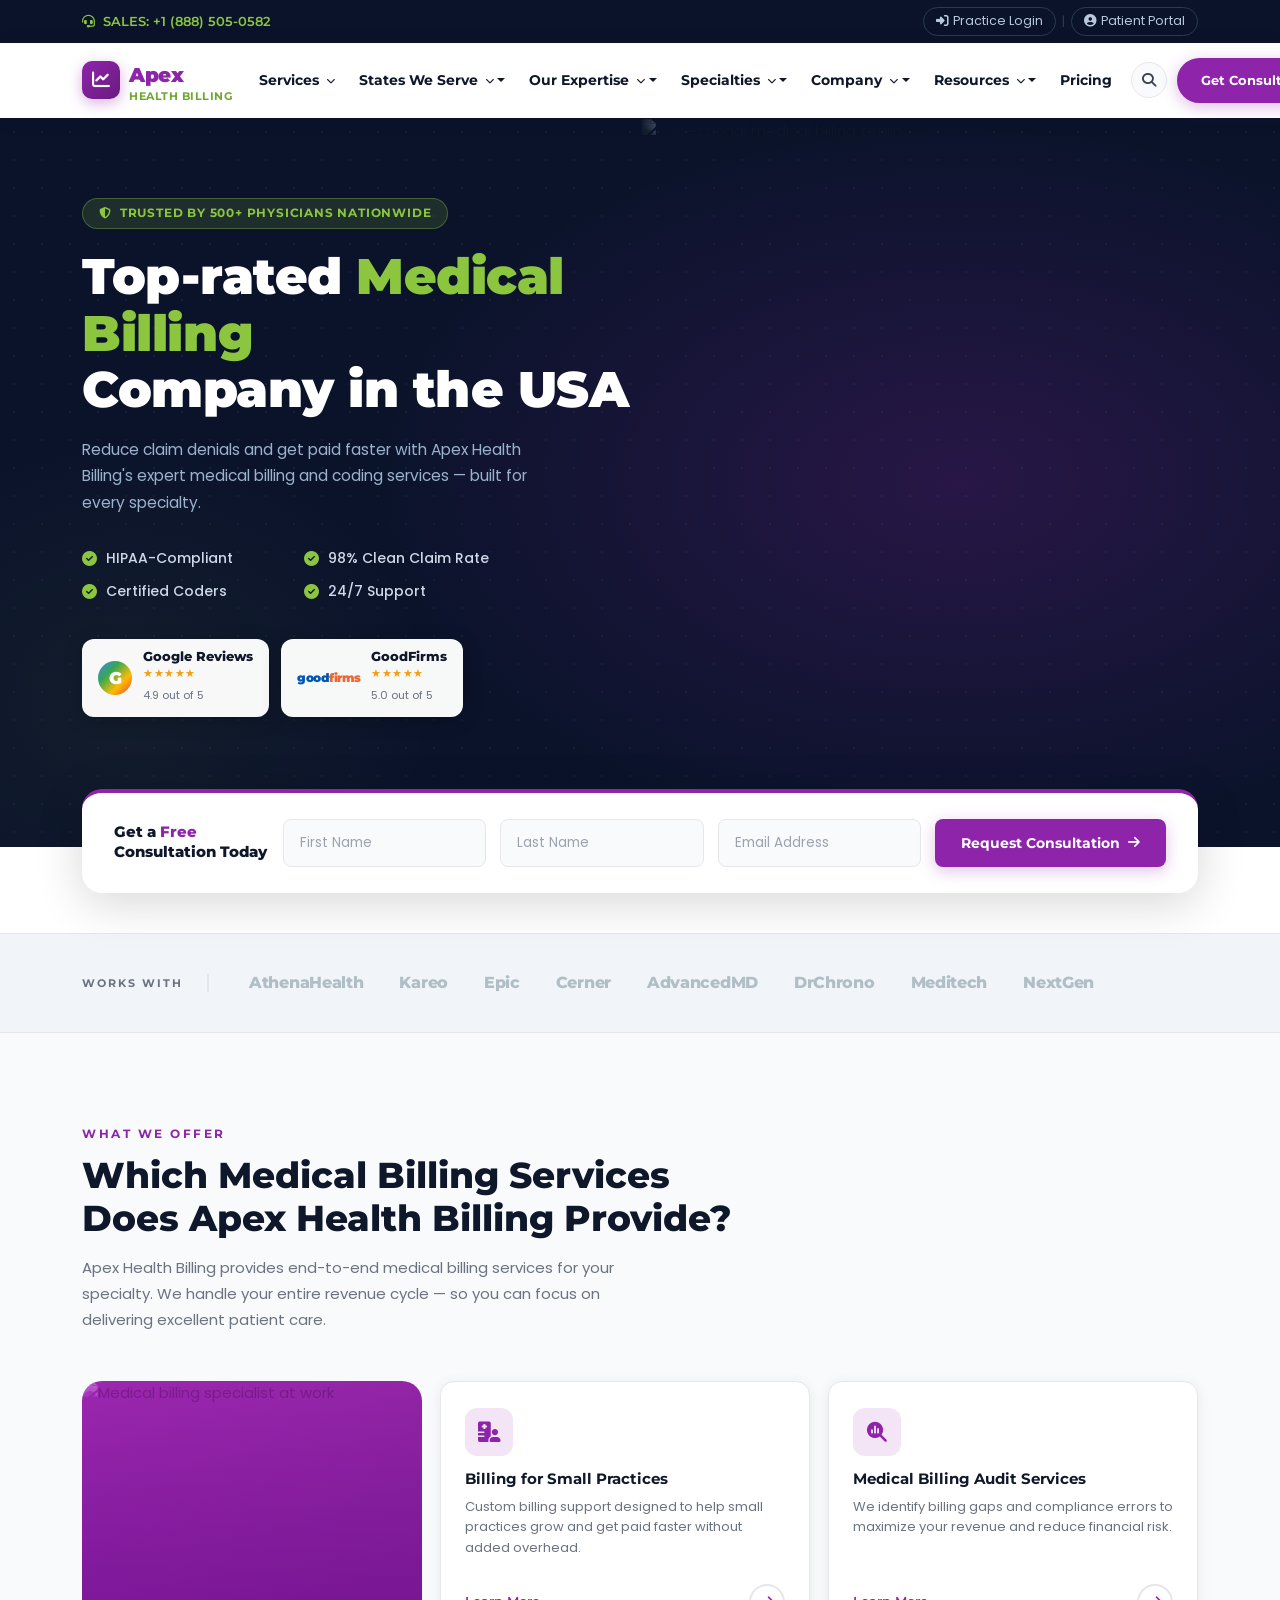
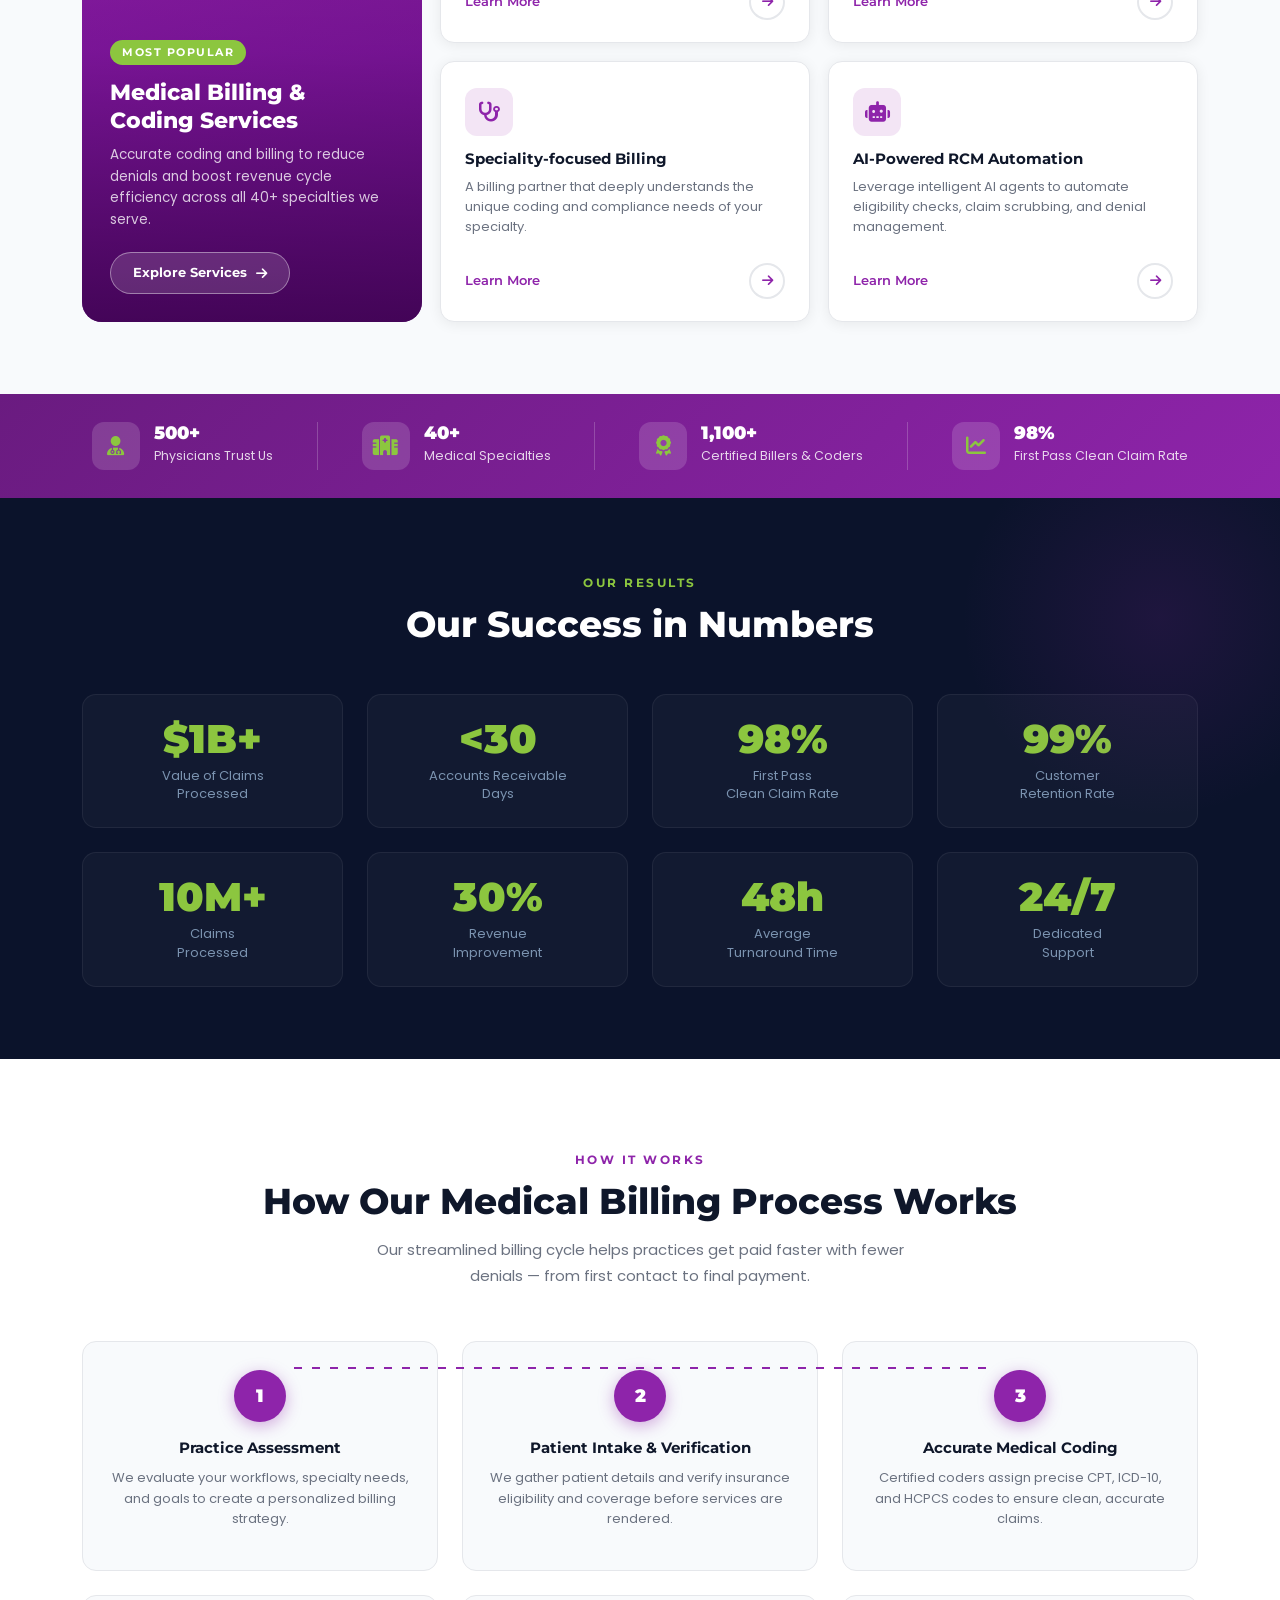
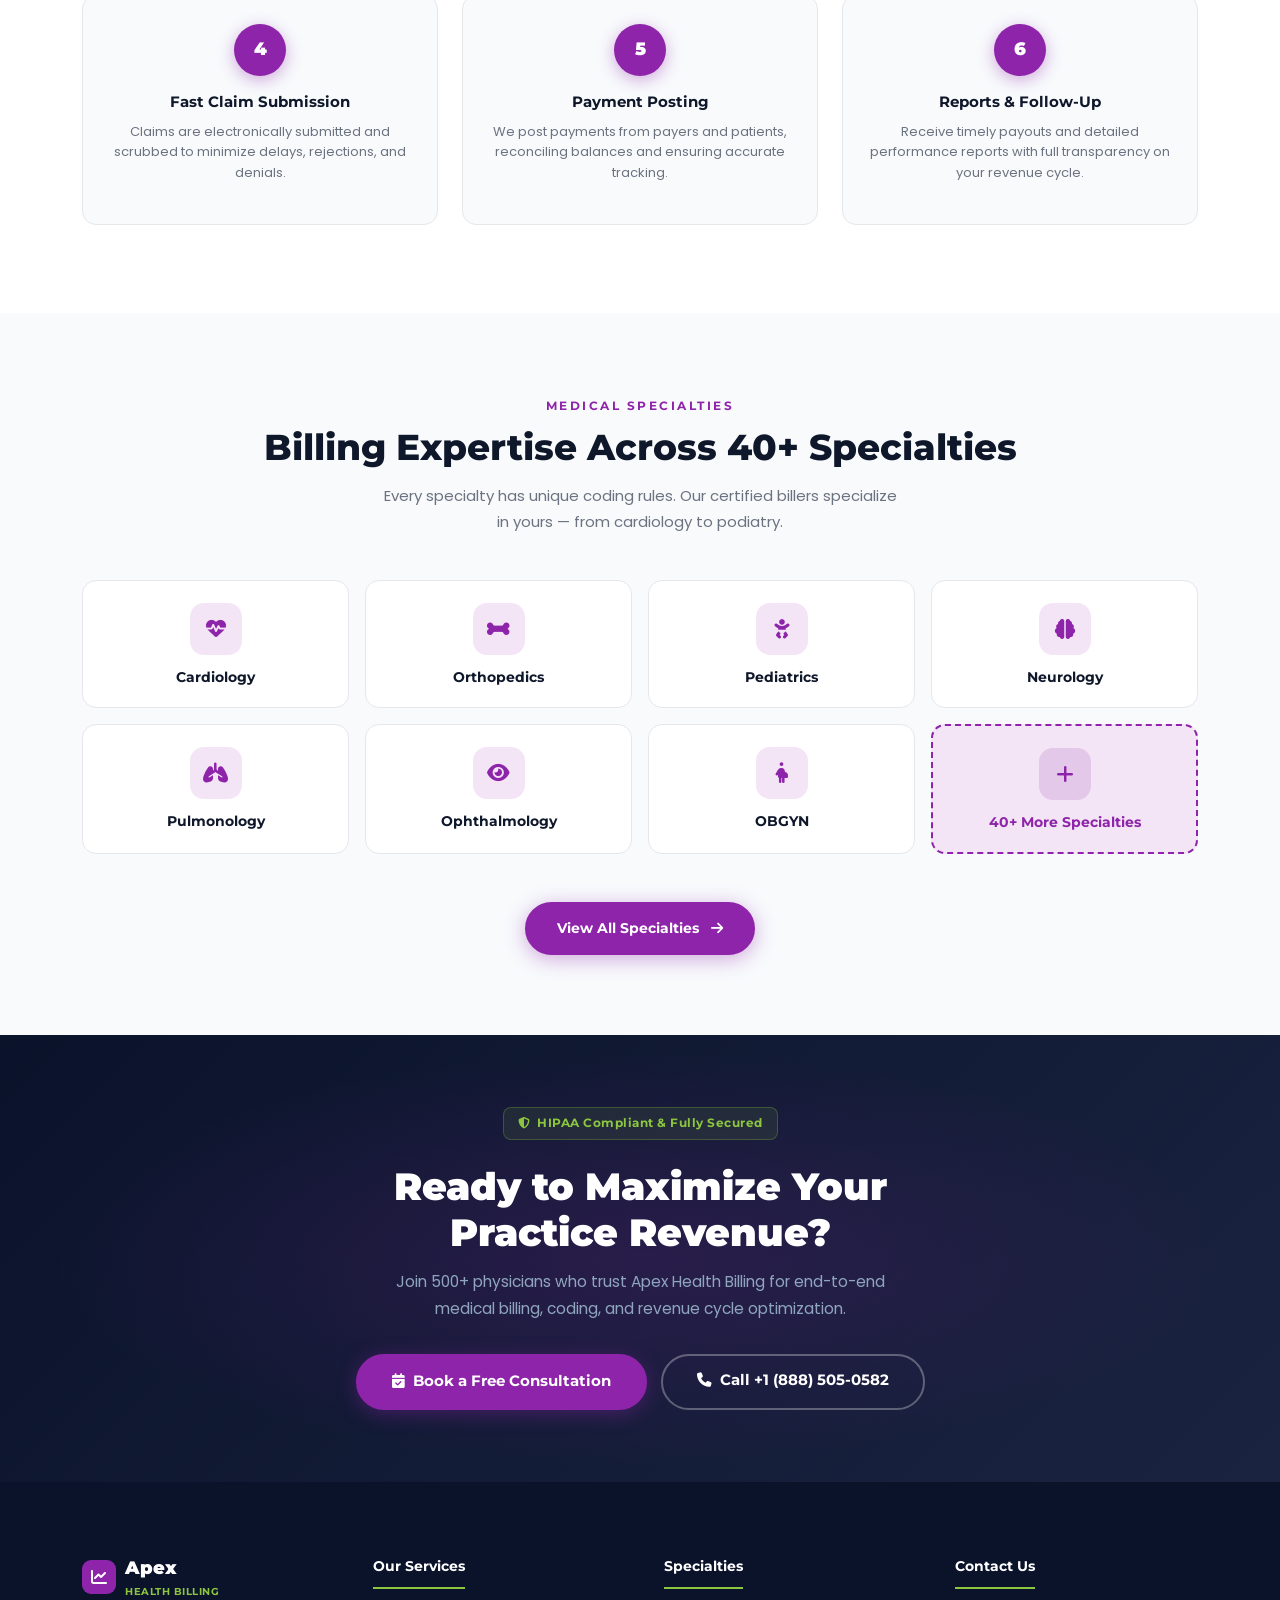
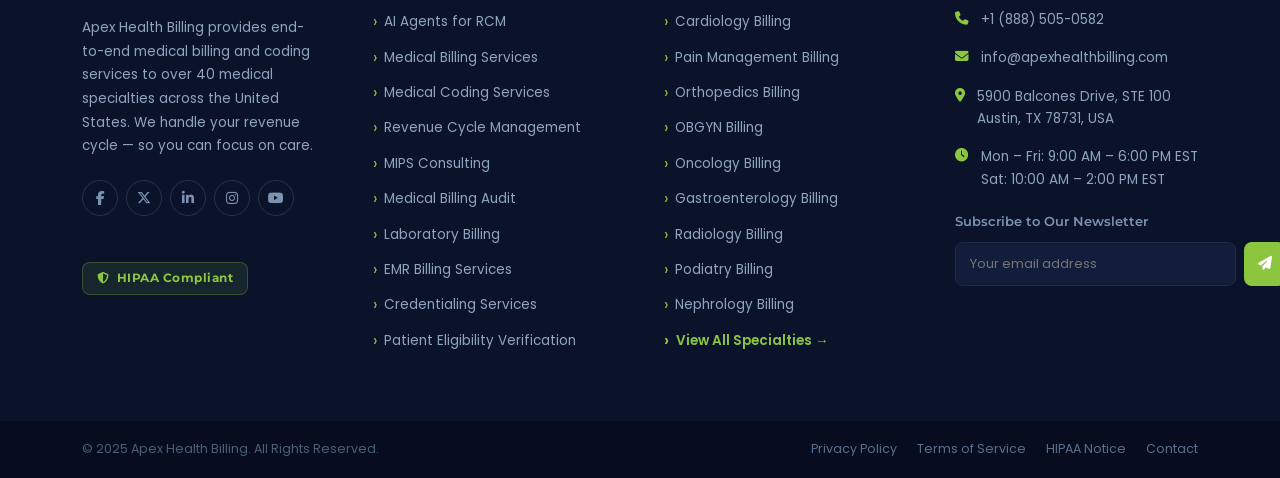
==== commit f42287b3: "Add files via upload" ====
--- a/index.html
+++ b/index.html
@@ -1,440 +1,789 @@
 <!DOCTYPE html>
 <html lang="en">
 <head>
-  <meta charset="UTF-8" />
-  <meta name="viewport" content="width=device-width, initial-scale=1.0" />
-  <title>MedBill Pro – Expert Medical Billing & RCM Services</title>
-  <link rel="preconnect" href="https://fonts.googleapis.com" />
-  <link rel="preconnect" href="https://fonts.gstatic.com" crossorigin />
-  <link href="https://fonts.googleapis.com/css2?family=DM+Serif+Display:ital@0;1&family=DM+Sans:opsz,wght@9..40,300;9..40,400;9..40,500;9..40,600&display=swap" rel="stylesheet" />
-
-  <style>
-    :root {
-      --navy:     #0A1628;
-      --blue:     #1655C0;
-      --blue-mid: #2870E8;
-      --sky:      #5BA4F5;
-      --ice:      #E8F1FD;
-      --white:    #FFFFFF;
-      --gray-50:  #F7F9FC;
-      --gray-200: #DDE4EF;
-      --gray-500: #6B7A96;
-      --gray-800: #1E2A3B;
-      --green:    #0DBB7A;
-      --font-display: 'DM Serif Display', Georgia, serif;
-      --font-body:    'DM Sans', system-ui, sans-serif;
-      --radius-sm: 6px;
-      --radius-md: 12px;
-      --radius-lg: 20px;
-      --shadow-card: 0 4px 24px rgba(10,22,40,0.09);
-      --shadow-btn:  0 8px 24px rgba(22,85,192,0.32);
-    }
-    *, *::before, *::after { box-sizing: border-box; margin: 0; padding: 0; }
-    html { scroll-behavior: smooth; }
-    body { font-family: var(--font-body); color: var(--gray-800); background: var(--white); overflow-x: hidden; -webkit-font-smoothing: antialiased; }
-    a { text-decoration: none; color: inherit; }
-    ul { list-style: none; }
-    button { cursor: pointer; }
-
-    .container { width: 100%; max-width: 1140px; margin: 0 auto; padding: 0 24px; }
-    .section { padding: 90px 0; }
-    .section--alt { background: var(--gray-50); }
-
-    .tag { display: inline-block; font-size: 11px; font-weight: 600; letter-spacing: .12em; text-transform: uppercase; color: var(--blue); background: var(--ice); border-radius: 100px; padding: 5px 14px; margin-bottom: 14px; }
-    .section-title { font-family: var(--font-display); font-size: clamp(26px, 3.8vw, 42px); line-height: 1.18; color: var(--navy); margin-bottom: 14px; }
-    .section-sub { font-size: 16px; color: var(--gray-500); line-height: 1.72; max-width: 560px; }
-    .section-header { margin-bottom: 52px; }
-
-    .btn { display: inline-flex; align-items: center; gap: 8px; font-family: var(--font-body); font-size: 15px; font-weight: 600; border: none; border-radius: var(--radius-sm); transition: transform .2s, box-shadow .2s, background .2s; }
-    .btn:hover { transform: translateY(-2px); }
-    .btn-primary { background: var(--blue); color: var(--white); padding: 14px 28px; box-shadow: var(--shadow-btn); }
-    .btn-primary:hover { background: var(--blue-mid); box-shadow: 0 12px 32px rgba(22,85,192,.42); }
-    .btn-white { background: var(--white); color: var(--blue); padding: 14px 26px; box-shadow: 0 4px 16px rgba(0,0,0,.12); }
-    .btn-white:hover { background: var(--ice); }
-
-    .reveal { opacity: 0; transform: translateY(28px); transition: opacity .6s ease, transform .6s ease; }
-    .reveal.visible { opacity: 1; transform: translateY(0); }
-    .d1 { transition-delay: .08s; }
-    .d2 { transition-delay: .16s; }
-    .d3 { transition-delay: .24s; }
-    .d4 { transition-delay: .32s; }
-    .d5 { transition-delay: .40s; }
-
-    /* HEADER */
-    #header { position: fixed; top: 0; left: 0; right: 0; z-index: 999; background: rgba(255,255,255,.97); backdrop-filter: blur(10px); border-bottom: 1px solid var(--gray-200); transition: box-shadow .3s; }
-    #header.scrolled { box-shadow: 0 2px 20px rgba(10,22,40,.10); }
-    .nav { display: flex; align-items: center; justify-content: space-between; height: 68px; }
-    .logo { display: flex; align-items: center; gap: 10px; font-family: var(--font-display); font-size: 21px; color: var(--navy); }
-    .logo-box { width: 36px; height: 36px; background: var(--blue); border-radius: var(--radius-sm); display: flex; align-items: center; justify-content: center; }
-    .logo-box svg { width: 20px; height: 20px; fill: #fff; }
-    .nav-links { display: flex; align-items: center; gap: 32px; }
-    .nav-links a { font-size: 14px; font-weight: 500; color: var(--gray-800); transition: color .2s; }
-    .nav-links a:hover { color: var(--blue); }
-    .nav-cta { margin-left: 10px; }
-    .hamburger { display: none; flex-direction: column; gap: 5px; background: none; border: none; padding: 6px; }
-    .hamburger span { display: block; width: 24px; height: 2px; background: var(--navy); border-radius: 2px; }
-    .mobile-menu { display: none; position: fixed; top: 68px; left: 0; right: 0; background: var(--white); border-bottom: 1px solid var(--gray-200); padding: 20px 24px; flex-direction: column; gap: 0; z-index: 998; box-shadow: 0 8px 24px rgba(0,0,0,.08); }
-    .mobile-menu.open { display: flex; }
-    .mobile-menu a { font-size: 15px; font-weight: 500; color: var(--gray-800); padding: 13px 0; border-bottom: 1px solid var(--gray-200); }
-    .mobile-menu a:last-child { border: none; margin-top: 8px; }
-
-    /* HERO */
-    #hero { padding: 136px 0 90px; background: var(--navy); position: relative; overflow: hidden; }
-    #hero::before { content: ''; position: absolute; inset: 0; background-image: linear-gradient(rgba(22,85,192,.07) 1px, transparent 1px), linear-gradient(90deg, rgba(22,85,192,.07) 1px, transparent 1px); background-size: 56px 56px; pointer-events: none; }
-    .hero-glow { position: absolute; top: -80px; right: -80px; width: 520px; height: 520px; background: radial-gradient(circle, rgba(40,112,232,.24) 0%, transparent 68%); pointer-events: none; }
-    .hero-inner { position: relative; z-index: 1; display: grid; grid-template-columns: 1fr 1fr; gap: 60px; align-items: center; }
-    .hero-badge { display: inline-flex; align-items: center; gap: 8px; background: rgba(22,85,192,.22); border: 1px solid rgba(91,164,245,.28); border-radius: 100px; padding: 6px 16px; font-size: 11px; font-weight: 600; letter-spacing: .08em; text-transform: uppercase; color: var(--sky); margin-bottom: 22px; }
-    .badge-dot { width: 7px; height: 7px; background: var(--green); border-radius: 50%; animation: blink 2.2s ease-in-out infinite; }
-    @keyframes blink { 0%,100%{opacity:1;transform:scale(1)} 50%{opacity:.5;transform:scale(1.35)} }
-    .hero-title { font-family: var(--font-display); font-size: clamp(32px, 4.2vw, 52px); line-height: 1.12; color: var(--white); margin-bottom: 18px; }
-    .hero-title em { font-style: italic; color: var(--sky); }
-    .hero-sub { font-size: 16px; color: rgba(255,255,255,.62); line-height: 1.74; margin-bottom: 34px; max-width: 490px; }
-    .hero-btns { display: flex; gap: 14px; flex-wrap: wrap; }
-    .hero-stats { display: flex; gap: 28px; margin-top: 44px; padding-top: 36px; border-top: 1px solid rgba(255,255,255,.09); flex-wrap: wrap; }
-    .hs-val { font-family: var(--font-display); font-size: 28px; color: var(--white); margin-bottom: 4px; }
-    .hs-label { font-size: 11px; text-transform: uppercase; letter-spacing: .08em; color: rgba(255,255,255,.45); }
-    .hero-visual { display: flex; flex-direction: column; gap: 16px; }
-    .hv-card { background: rgba(255,255,255,.07); border: 1px solid rgba(255,255,255,.11); border-radius: var(--radius-md); padding: 22px 24px; backdrop-filter: blur(6px); }
-    .hv-card:nth-child(1) { animation: fA 4.2s ease-in-out infinite; }
-    .hv-card:nth-child(2) { animation: fB 4.2s ease-in-out infinite; margin-left: 28px; }
-    @keyframes fA { 0%,100%{transform:translateY(0)} 50%{transform:translateY(-9px)} }
-    @keyframes fB { 0%,100%{transform:translateY(-6px)} 50%{transform:translateY(3px)} }
-    .hvc-top { display: flex; align-items: center; gap: 12px; margin-bottom: 14px; }
-    .hvc-icon { width: 42px; height: 42px; background: rgba(22,85,192,.4); border-radius: var(--radius-sm); display: flex; align-items: center; justify-content: center; font-size: 20px; }
-    .hvc-label { font-size: 12px; color: rgba(255,255,255,.5); margin-bottom: 2px; }
-    .hvc-value { font-size: 20px; font-weight: 600; color: var(--white); }
-    .prog-bar { height: 6px; background: rgba(255,255,255,.1); border-radius: 3px; overflow: hidden; margin-top: 10px; }
-    .prog-fill { height: 100%; border-radius: 3px; background: linear-gradient(90deg, var(--blue-mid), var(--sky)); }
-    .chip-row { display: flex; gap: 8px; flex-wrap: wrap; margin-top: 10px; }
-    .chip { font-size: 11px; font-weight: 600; padding: 4px 11px; border-radius: 100px; border: 1px solid rgba(91,164,245,.32); color: var(--sky); }
-
-    /* TRUST */
-    #trust { padding: 24px 0; border-bottom: 1px solid var(--gray-200); }
-    .trust-inner { display: flex; align-items: center; gap: 28px; flex-wrap: wrap; justify-content: center; }
-    .trust-item { display: flex; align-items: center; gap: 9px; font-size: 13px; font-weight: 600; color: var(--gray-500); }
-    .ti-ico { width: 32px; height: 32px; background: var(--ice); border-radius: var(--radius-sm); display: flex; align-items: center; justify-content: center; font-size: 15px; }
-
-    /* SERVICES */
-    .svc-grid { display: grid; grid-template-columns: repeat(auto-fit, minmax(240px, 1fr)); gap: 22px; }
-    .svc-card { background: var(--white); border: 1px solid var(--gray-200); border-radius: var(--radius-md); padding: 30px 26px; position: relative; overflow: hidden; transition: transform .25s, box-shadow .25s, border-color .25s; }
-    .svc-card::after { content: ''; position: absolute; top: 0; left: 0; right: 0; height: 3px; background: linear-gradient(90deg, var(--blue), var(--sky)); transform: scaleX(0); transform-origin: left; transition: transform .3s ease; }
-    .svc-card:hover { transform: translateY(-6px); box-shadow: var(--shadow-card); border-color: rgba(91,164,245,.5); }
-    .svc-card:hover::after { transform: scaleX(1); }
-    .svc-ico { width: 50px; height: 50px; background: var(--ice); border-radius: var(--radius-sm); display: flex; align-items: center; justify-content: center; font-size: 24px; margin-bottom: 18px; }
-    .svc-title { font-family: var(--font-display); font-size: 18px; color: var(--navy); margin-bottom: 9px; }
-    .svc-desc { font-size: 14px; color: var(--gray-500); line-height: 1.66; }
-
-    /* WHY US */
-    .why-grid { display: grid; grid-template-columns: 1fr 1fr; gap: 60px; align-items: center; }
-    .why-panel { background: var(--navy); border-radius: var(--radius-lg); padding: 36px 32px; display: grid; grid-template-columns: 1fr 1fr; gap: 20px; }
-    .stat-box { background: rgba(255,255,255,.06); border: 1px solid rgba(255,255,255,.1); border-radius: var(--radius-md); padding: 22px 18px; text-align: center; }
-    .stat-num { font-family: var(--font-display); font-size: 30px; color: var(--white); margin-bottom: 5px; }
-    .stat-num span { color: var(--sky); }
-    .stat-lbl { font-size: 11px; text-transform: uppercase; letter-spacing: .08em; color: rgba(255,255,255,.45); }
-    .stat-note { margin-top: 9px; font-size: 11px; font-weight: 600; color: var(--green); }
-    .why-features { display: flex; flex-direction: column; gap: 20px; }
-    .why-item { display: flex; gap: 18px; align-items: flex-start; padding: 22px 20px; border-radius: var(--radius-md); transition: background .2s; }
-    .why-item:hover { background: var(--ice); }
-    .wi-num { width: 38px; height: 38px; background: var(--blue); border-radius: var(--radius-sm); color: var(--white); font-weight: 700; font-size: 15px; display: flex; align-items: center; justify-content: center; flex-shrink: 0; }
-    .wi-title { font-weight: 600; font-size: 15px; color: var(--navy); margin-bottom: 5px; }
-    .wi-desc { font-size: 14px; color: var(--gray-500); line-height: 1.62; }
-
-    /* PROCESS */
-    .process-wrap { display: grid; grid-template-columns: repeat(5, 1fr); gap: 0; position: relative; }
-    .process-wrap::before { content: ''; position: absolute; top: 34px; left: calc(10% + 10px); right: calc(10% + 10px); height: 2px; background: linear-gradient(90deg, var(--blue), var(--sky)); z-index: 0; }
-    .step { position: relative; z-index: 1; text-align: center; padding: 0 12px; }
-    .step-circle { width: 68px; height: 68px; border-radius: 50%; background: var(--white); border: 3px solid var(--blue); box-shadow: 0 0 0 6px var(--ice); display: flex; align-items: center; justify-content: center; margin: 0 auto 18px; font-family: var(--font-display); font-size: 20px; color: var(--blue); }
-    .step-title { font-weight: 600; font-size: 14px; color: var(--navy); margin-bottom: 7px; }
-    .step-desc { font-size: 13px; color: var(--gray-500); line-height: 1.6; }
-
-    /* TESTIMONIALS */
-    .testi-grid { display: grid; grid-template-columns: repeat(3, 1fr); gap: 22px; }
-    .testi-card { background: var(--white); border: 1px solid var(--gray-200); border-radius: var(--radius-md); padding: 28px 26px; box-shadow: var(--shadow-card); }
-    .stars { font-size: 14px; color: #F0A500; margin-bottom: 14px; letter-spacing: 2px; }
-    .testi-text { font-size: 14px; color: var(--gray-500); line-height: 1.7; margin-bottom: 18px; font-style: italic; }
-    .testi-author { display: flex; align-items: center; gap: 12px; }
-    .author-av { width: 42px; height: 42px; background: var(--ice); border-radius: 50%; display: flex; align-items: center; justify-content: center; font-size: 18px; }
-    .author-name { font-weight: 600; font-size: 14px; color: var(--navy); }
-    .author-title { font-size: 12px; color: var(--gray-500); }
-
-    /* CONTACT */
-    #contact { background: var(--navy); padding: 90px 0; position: relative; overflow: hidden; }
-    #contact::before { content: ''; position: absolute; inset: 0; background-image: linear-gradient(rgba(22,85,192,.06) 1px, transparent 1px), linear-gradient(90deg, rgba(22,85,192,.06) 1px, transparent 1px); background-size: 56px 56px; pointer-events: none; }
-    .contact-inner { position: relative; z-index: 1; display: grid; grid-template-columns: 1fr 1.25fr; gap: 60px; align-items: start; }
-    .contact-info .section-title { color: var(--white); }
-    .contact-info .section-sub { color: rgba(255,255,255,.58); }
-    .cd-list { display: flex; flex-direction: column; gap: 18px; margin-top: 30px; }
-    .cd-item { display: flex; gap: 14px; align-items: flex-start; }
-    .cd-ico { width: 40px; height: 40px; background: rgba(22,85,192,.35); border-radius: var(--radius-sm); display: flex; align-items: center; justify-content: center; font-size: 17px; flex-shrink: 0; }
-    .cd-lbl { font-size: 11px; text-transform: uppercase; letter-spacing: .1em; color: var(--sky); font-weight: 600; }
-    .cd-val { font-size: 14px; color: rgba(255,255,255,.82); margin-top: 2px; }
-    .cform { background: var(--white); border-radius: var(--radius-lg); padding: 38px 34px; box-shadow: 0 24px 64px rgba(0,0,0,.22); }
-    .cform-title { font-family: var(--font-display); font-size: 22px; color: var(--navy); margin-bottom: 5px; }
-    .cform-sub { font-size: 13px; color: var(--gray-500); margin-bottom: 26px; }
-    .form-row2 { display: grid; grid-template-columns: 1fr 1fr; gap: 14px; }
-    .fg { margin-bottom: 16px; }
-    .fg label { display: block; font-size: 12px; font-weight: 600; color: var(--gray-800); margin-bottom: 6px; }
-    .fg input, .fg select, .fg textarea { width: 100%; font-family: var(--font-body); font-size: 14px; color: var(--gray-800); background: var(--gray-50); border: 1.5px solid var(--gray-200); border-radius: var(--radius-sm); padding: 11px 13px; outline: none; transition: border-color .2s, box-shadow .2s; -webkit-appearance: none; appearance: none; }
-    .fg input:focus, .fg select:focus, .fg textarea:focus { border-color: var(--blue); box-shadow: 0 0 0 3px rgba(22,85,192,.1); background: var(--white); }
-    .fg textarea { resize: vertical; min-height: 96px; }
-    .submit-btn { width: 100%; justify-content: center; font-size: 15px; padding: 15px; border-radius: var(--radius-sm); margin-top: 4px; }
-    .form-note { text-align: center; font-size: 12px; color: var(--gray-500); margin-top: 12px; }
-    .form-note strong { color: var(--green); }
-
-    /* FOOTER */
-    footer { background: #060E1B; padding: 52px 0 26px; }
-    .footer-top { display: flex; justify-content: space-between; gap: 40px; flex-wrap: wrap; padding-bottom: 36px; border-bottom: 1px solid rgba(255,255,255,.07); }
-    .footer-brand .logo { margin-bottom: 14px; }
-    .footer-tagline { font-size: 13px; color: rgba(255,255,255,.38); max-width: 230px; line-height: 1.68; }
-    .social-links { display: flex; gap: 10px; margin-top: 20px; }
-    .social-link { width: 36px; height: 36px; background: rgba(255,255,255,.07); border-radius: var(--radius-sm); display: flex; align-items: center; justify-content: center; font-size: 13px; font-weight: 700; color: rgba(255,255,255,.55); transition: background .2s, color .2s; }
-    .social-link:hover { background: var(--blue); color: var(--white); }
-    .footer-col h4 { font-size: 11px; text-transform: uppercase; letter-spacing: .1em; color: rgba(255,255,255,.32); font-weight: 600; margin-bottom: 16px; }
-    .footer-col ul { display: flex; flex-direction: column; gap: 10px; }
-    .footer-col ul a { font-size: 14px; color: rgba(255,255,255,.56); transition: color .2s; }
-    .footer-col ul a:hover { color: var(--sky); }
-    .footer-bottom { padding-top: 22px; display: flex; align-items: center; justify-content: space-between; flex-wrap: wrap; gap: 12px; }
-    .footer-copy { font-size: 13px; color: rgba(255,255,255,.28); }
-    .comp-badges { display: flex; gap: 10px; }
-    .comp-badge { background: rgba(255,255,255,.07); border-radius: var(--radius-sm); padding: 5px 12px; font-size: 11px; font-weight: 600; color: rgba(255,255,255,.45); letter-spacing: .05em; }
-
-    /* RESPONSIVE */
-    @media (max-width: 960px) {
-      .hero-inner { grid-template-columns: 1fr; }
-      .hero-visual { display: none; }
-      .why-grid { grid-template-columns: 1fr; }
-      .contact-inner { grid-template-columns: 1fr; }
-      .testi-grid { grid-template-columns: 1fr 1fr; }
-      .process-wrap { grid-template-columns: 1fr 1fr; gap: 32px; }
-      .process-wrap::before { display: none; }
-    }
-    @media (max-width: 640px) {
-      .nav-links, .nav-cta { display: none; }
-      .hamburger { display: flex; }
-      .svc-grid { grid-template-columns: 1fr; }
-      .form-row2 { grid-template-columns: 1fr; }
-      .hero-stats { flex-wrap: wrap; gap: 18px; }
-      .section { padding: 60px 0; }
-      .testi-grid { grid-template-columns: 1fr; }
-      .process-wrap { grid-template-columns: 1fr; }
-      .why-panel { grid-template-columns: 1fr 1fr; }
-      .footer-top { flex-direction: column; gap: 28px; }
-      .footer-bottom { flex-direction: column; align-items: flex-start; }
-    }
-  </style>
+<meta charset="UTF-8" />
+<meta name="viewport" content="width=device-width, initial-scale=1.0" />
+<title>Apex Health Billing | Top-rated Medical Billing Company in the USA</title>
+<meta name="description" content="Apex Health Billing provides end-to-end medical billing and coding services to over 40 medical specialties. Reduce denials, get paid faster." />
+<link href="https://fonts.googleapis.com/css2?family=Montserrat:wght@400;600;700;800;900&family=Poppins:wght@300;400;500;600&display=swap" rel="stylesheet" />
+<link rel="stylesheet" href="https://cdnjs.cloudflare.com/ajax/libs/font-awesome/6.5.0/css/all.min.css" />
+<link href="https://cdn.jsdelivr.net/npm/bootstrap@5.3.2/dist/css/bootstrap.min.css" rel="stylesheet" />
+<style>
+/* ═══════════════════════════════════════════
+   DESIGN TOKENS
+═══════════════════════════════════════════ */
+:root {
+  --purple:       #8e24aa;
+  --purple-dark:  #6a1b80;
+  --purple-mid:   #9c27b0;
+  --purple-light: #f3e5f5;
+  --green:        #8cc63f;
+  --green-dark:   #6fa82e;
+  --green-light:  #f1f8e9;
+  --navy:         #0b132b;
+  --navy-mid:     #111d3a;
+  --navy-light:   #1a2340;
+  --light-bg:     #f8fafc;
+  --border:       #e5e7eb;
+  --text-dark:    #0f172a;
+  --text-mid:     #374151;
+  --text-gray:    #6b7280;
+  --white:        #ffffff;
+}
+
+/* ═══════════════════════════════════════════
+   RESET & BASE
+═══════════════════════════════════════════ */
+*, *::before, *::after { box-sizing: border-box; margin: 0; padding: 0; }
+html { scroll-behavior: smooth; }
+body { font-family:'Poppins',sans-serif; font-size:15px; color:var(--text-dark); overflow-x:hidden; line-height:1.65; }
+h1,h2,h3,h4,h5,h6 { font-family:'Montserrat',sans-serif; line-height:1.2; }
+a { text-decoration:none; transition:color .2s; }
+img { max-width:100%; }
+
+/* ── Utilities ── */
+.section-eyebrow {
+  display:inline-block; font-family:'Montserrat',sans-serif;
+  font-size:11.5px; font-weight:700; letter-spacing:2.5px;
+  text-transform:uppercase; color:var(--purple); margin-bottom:10px;
+}
+.section-title { font-size:clamp(22px,3vw,36px); font-weight:800; color:var(--text-dark); margin-bottom:14px; }
+.section-sub { color:var(--text-gray); font-size:15px; line-height:1.75; }
+
+/* ═══════════════════════════════════════════
+   TOP BAR
+═══════════════════════════════════════════ */
+.topbar { background:var(--navy); padding:7px 0; font-size:13px; }
+.topbar-inner { display:flex; align-items:center; justify-content:space-between; gap:16px; }
+.topbar-phone { display:flex; align-items:center; gap:8px; color:var(--green); font-weight:600; font-family:'Montserrat',sans-serif; font-size:13px; }
+.topbar-phone a { color:var(--green); }
+.topbar-right { display:flex; align-items:center; gap:6px; }
+.topbar-link {
+  color:#b8c9de; font-size:12.5px; padding:3px 12px;
+  border-radius:999px; border:1px solid #2a3a55;
+  transition:background .2s, color .2s, border-color .2s;
+}
+.topbar-link:hover { background:var(--purple); border-color:var(--purple); color:#fff; }
+.topbar-sep { color:#2a3a55; }
+
+/* ═══════════════════════════════════════════
+   HEADER / NAVBAR
+═══════════════════════════════════════════ */
+.main-header {
+  background:var(--white);
+  box-shadow:0 2px 18px rgba(0,0,0,.08);
+  position:sticky; top:0; z-index:1050;
+  transition:box-shadow .3s;
+}
+.main-header.scrolled { box-shadow:0 4px 28px rgba(0,0,0,.13); }
+
+/* CSS Logo */
+.brand-logo { display:flex; align-items:center; gap:9px; text-decoration:none; flex-shrink:0; }
+.brand-logo .logo-icon {
+  width:38px; height:38px;
+  background:linear-gradient(135deg,var(--purple),var(--purple-dark));
+  border-radius:10px; display:flex; align-items:center; justify-content:center;
+  box-shadow:0 4px 14px rgba(142,36,170,.35);
+}
+.brand-logo .logo-icon i { color:#fff; font-size:18px; }
+.brand-logo .logo-apex { font-family:'Montserrat',sans-serif; font-weight:900; font-size:20px; color:var(--purple); letter-spacing:-.5px; display:block; }
+.brand-logo .logo-sub { font-family:'Montserrat',sans-serif; font-weight:700; font-size:10.5px; color:var(--green-dark); letter-spacing:.5px; text-transform:uppercase; display:block; line-height:1; }
+
+/* Nav links */
+.navbar { padding:11px 0; }
+.navbar-nav .nav-link {
+  font-family:'Montserrat',sans-serif; font-weight:700; font-size:13.5px;
+  color:var(--text-dark) !important; padding:8px 11px !important;
+  border-radius:6px; transition:color .2s, background .2s; white-space:nowrap;
+}
+.navbar-nav .nav-link:hover { color:var(--purple) !important; background:var(--purple-light); }
+.navbar-nav .nav-link .chev { font-size:9px; vertical-align:1px; margin-left:3px; }
+
+/* Standard Dropdown */
+.navbar-nav .dropdown-menu {
+  border:none; border-top:3px solid var(--purple);
+  box-shadow:0 8px 32px rgba(0,0,0,.12);
+  border-radius:0 0 14px 14px;
+  padding:8px 0; min-width:250px; margin-top:0 !important;
+  animation:dropIn .18s ease;
+}
+@keyframes dropIn { from{opacity:0;transform:translateY(-8px)} to{opacity:1;transform:translateY(0)} }
+.navbar-nav .dropdown-item {
+  font-size:13.5px; color:var(--text-mid);
+  padding:9px 20px;
+  transition:background .15s, color .15s, padding-left .15s;
+  display:flex; align-items:center; gap:7px;
+}
+.navbar-nav .dropdown-item::before { content:'›'; color:var(--green); font-size:16px; }
+.navbar-nav .dropdown-item:hover { background:var(--purple-light); color:var(--purple); padding-left:26px; }
+.navbar-nav .dropdown-item.view-all { color:var(--purple); font-weight:700; border-top:1px solid var(--border); margin-top:4px; font-family:'Montserrat',sans-serif; }
+.navbar-nav .dropdown-item.view-all::before { content:'→'; }
+
+/* Mega Menu */
+.mega-parent { position:static !important; }
+.mega-menu-panel {
+  position:absolute; left:0; right:0; top:100%;
+  background:var(--white); border-top:3px solid var(--purple);
+  box-shadow:0 16px 48px rgba(0,0,0,.14);
+  border-radius:0 0 16px 16px;
+  padding:32px 40px 28px; display:none; z-index:1000;
+  animation:dropIn .2s ease;
+}
+.mega-parent:hover .mega-menu-panel { display:block; }
+.mega-menu-col-heading {
+  font-family:'Montserrat',sans-serif; font-size:10.5px; font-weight:700;
+  letter-spacing:2px; text-transform:uppercase; color:var(--purple);
+  margin-bottom:16px; padding-bottom:8px; border-bottom:1px solid var(--border);
+}
+.mega-item {
+  display:flex; align-items:flex-start; gap:13px; padding:11px 12px;
+  border-radius:8px; transition:background .15s; cursor:pointer; color:var(--text-dark); margin-bottom:4px;
+}
+.mega-item:hover { background:var(--purple-light); }
+.mega-item-icon {
+  width:42px; height:42px; border-radius:10px;
+  background:var(--purple-light); display:flex; align-items:center; justify-content:center;
+  flex-shrink:0; transition:background .15s;
+}
+.mega-item:hover .mega-item-icon { background:var(--purple); }
+.mega-item-icon i { color:var(--purple); font-size:18px; transition:color .15s; }
+.mega-item:hover .mega-item-icon i { color:#fff; }
+.mega-item-title { font-family:'Montserrat',sans-serif; font-size:13.5px; font-weight:700; color:var(--text-dark); display:block; margin-bottom:2px; }
+.mega-item:hover .mega-item-title { color:var(--purple); }
+.mega-item-desc { font-size:12px; color:var(--text-gray); line-height:1.45; display:block; }
+.mega-promo {
+  background:linear-gradient(135deg,var(--purple) 0%,#5e0d7a 100%);
+  border-radius:14px; padding:24px 20px; color:#fff; height:100%;
+  display:flex; flex-direction:column; justify-content:space-between;
+}
+.mega-promo h4 { font-size:16px; font-weight:800; margin-bottom:10px; color:#fff; }
+.mega-promo p { font-size:12.5px; opacity:.85; line-height:1.55; margin-bottom:18px; }
+.mega-promo-btn {
+  display:inline-block; background:var(--green); color:#fff;
+  font-size:11px; font-weight:700; padding:6px 14px;
+  border-radius:999px; font-family:'Montserrat',sans-serif;
+}
+
+/* Nav Actions */
+.nav-actions { display:flex; align-items:center; gap:10px; flex-shrink:0; }
+.btn-nav-search {
+  width:36px; height:36px; background:var(--light-bg);
+  border:1.5px solid var(--border); border-radius:50%;
+  display:flex; align-items:center; justify-content:center;
+  color:var(--text-mid); font-size:14px; cursor:pointer;
+  transition:background .2s, border-color .2s, color .2s;
+}
+.btn-nav-search:hover { background:var(--purple-light); border-color:var(--purple); color:var(--purple); }
+.btn-get-consult {
+  background:var(--purple); color:var(--white) !important;
+  font-family:'Montserrat',sans-serif; font-weight:700; font-size:13px;
+  padding:10px 22px; border-radius:999px; border:2px solid var(--purple);
+  transition:background .2s, transform .15s, box-shadow .2s;
+  box-shadow:0 4px 16px rgba(142,36,170,.3); white-space:nowrap;
+}
+.btn-get-consult:hover {
+  background:var(--purple-dark); border-color:var(--purple-dark);
+  transform:translateY(-1px); box-shadow:0 6px 22px rgba(142,36,170,.42);
+}
+
+/* ═══════════════════════════════════════════
+   HERO
+═══════════════════════════════════════════ */
+.hero-section {
+  background:var(--navy); position:relative;
+  overflow:hidden; min-height:600px; display:flex; align-items:center;
+}
+.hero-section::before {
+  content:''; position:absolute; inset:0;
+  background:radial-gradient(ellipse 65% 70% at 75% 50%,rgba(142,36,170,.22) 0%,transparent 70%),
+             radial-gradient(ellipse 40% 60% at 10% 80%,rgba(140,198,63,.06) 0%,transparent 60%);
+}
+.hero-dots {
+  position:absolute; inset:0;
+  background-image:radial-gradient(circle,rgba(255,255,255,.04) 1px,transparent 1px);
+  background-size:28px 28px;
+}
+.hero-img-pane { position:absolute; right:0; top:0; bottom:0; width:50%; overflow:hidden; }
+.hero-img-pane img {
+  width:100%; height:100%; object-fit:cover; object-position:top center;
+  -webkit-mask-image:linear-gradient(to right,transparent 0%,rgba(0,0,0,.6) 15%,black 35%);
+  mask-image:linear-gradient(to right,transparent 0%,rgba(0,0,0,.6) 15%,black 35%);
+}
+.hero-content-wrap { position:relative; z-index:2; padding:80px 0 130px; }
+.hero-eyebrow {
+  display:inline-flex; align-items:center; gap:8px;
+  background:rgba(140,198,63,.15); border:1px solid rgba(140,198,63,.35);
+  color:var(--green); border-radius:999px; padding:5px 16px;
+  font-family:'Montserrat',sans-serif; font-weight:700; font-size:11.5px;
+  letter-spacing:.8px; text-transform:uppercase; margin-bottom:20px;
+}
+.hero-h1 { font-size:clamp(28px,4.2vw,50px); font-weight:900; color:#fff; line-height:1.13; margin-bottom:18px; letter-spacing:-.5px; }
+.hero-h1 .highlight { color:var(--green); }
+.hero-sub { color:#9ab2cb; font-size:15.5px; line-height:1.72; max-width:460px; margin-bottom:30px; }
+.hero-checks { list-style:none; padding:0; display:grid; grid-template-columns:1fr 1fr; gap:10px 24px; margin-bottom:36px; max-width:420px; }
+.hero-checks li { display:flex; align-items:center; gap:9px; color:#cdd9e8; font-size:14px; font-weight:500; }
+.hero-checks li i { color:var(--green); font-size:15px; flex-shrink:0; }
+
+/* Trust badges */
+.hero-badges { display:flex; gap:12px; flex-wrap:wrap; }
+.trust-badge-card {
+  background:rgba(255,255,255,.97); border-radius:12px;
+  padding:10px 16px; display:flex; align-items:center; gap:11px;
+  box-shadow:0 4px 20px rgba(0,0,0,.2); min-width:160px;
+}
+.tbadge-g {
+  width:34px; height:34px;
+  background:linear-gradient(135deg,#4285f4,#34a853,#fbbc04,#ea4335);
+  border-radius:50%; display:flex; align-items:center; justify-content:center;
+  font-family:'Montserrat',sans-serif; font-weight:900; font-size:17px; color:#fff;
+}
+.tbadge-gf-text { font-family:'Montserrat',sans-serif; font-weight:900; font-size:12px; color:#0057b7; line-height:1; letter-spacing:-.3px; }
+.tbadge-gf-text .gf-accent { color:#e63; }
+.tbadge-info strong { display:block; font-family:'Montserrat',sans-serif; font-size:12.5px; font-weight:800; color:var(--text-dark); line-height:1.2; }
+.tbadge-stars { color:#f59e0b; font-size:11px; letter-spacing:.5px; }
+.tbadge-info small { color:var(--text-gray); font-size:11px; }
+
+/* ═══════════════════════════════════════════
+   FLOATING FORM
+═══════════════════════════════════════════ */
+.floating-form-wrapper { position:relative; z-index:20; margin-top:-58px; }
+.floating-form-card {
+  background:var(--white); border-radius:20px;
+  box-shadow:0 10px 48px rgba(0,0,0,.16);
+  padding:26px 32px; display:flex; align-items:center;
+  gap:14px; flex-wrap:wrap; border-top:4px solid var(--purple);
+}
+.form-cta-text { flex:0 0 auto; min-width:155px; }
+.form-cta-text p { font-family:'Montserrat',sans-serif; font-weight:800; font-size:14.5px; color:var(--text-dark); line-height:1.35; margin:0; }
+.form-cta-text span { color:var(--purple); }
+.ff-input {
+  flex:1; min-width:130px;
+  border:1.5px solid var(--border); border-radius:8px;
+  padding:12px 16px; font-family:'Poppins',sans-serif; font-size:13.5px;
+  color:var(--text-dark); outline:none; background:var(--light-bg);
+  transition:border-color .2s, box-shadow .2s;
+}
+.ff-input:focus { border-color:var(--purple); background:#fff; box-shadow:0 0 0 3px rgba(142,36,170,.10); }
+.ff-input::placeholder { color:#9ca3af; }
+.btn-ff-submit {
+  background:var(--purple); color:#fff; border:none; border-radius:8px;
+  padding:13px 26px; font-family:'Montserrat',sans-serif; font-weight:700;
+  font-size:13.5px; cursor:pointer; white-space:nowrap;
+  display:flex; align-items:center; gap:8px;
+  transition:background .2s, transform .15s, box-shadow .2s;
+  box-shadow:0 4px 16px rgba(142,36,170,.28);
+}
+.btn-ff-submit:hover { background:var(--purple-dark); transform:translateY(-1px); box-shadow:0 6px 20px rgba(142,36,170,.38); }
+
+/* ═══════════════════════════════════════════
+   INTEGRATIONS BANNER
+═══════════════════════════════════════════ */
+.integrations-section { padding:36px 0; background:#f1f5f9; border-top:1px solid var(--border); border-bottom:1px solid var(--border); }
+.int-label {
+  font-family:'Montserrat',sans-serif; font-weight:700; font-size:11px;
+  letter-spacing:2px; text-transform:uppercase; color:var(--text-gray);
+  white-space:nowrap; padding-right:24px; border-right:2px solid var(--border); margin-right:24px;
+}
+.int-logos-row { display:flex; align-items:center; gap:36px; flex-wrap:wrap; }
+.int-logo-item {
+  font-family:'Montserrat',sans-serif; font-weight:800; font-size:16px;
+  color:#b0bec5; letter-spacing:-.3px; transition:color .2s; cursor:default; user-select:none;
+}
+.int-logo-item:hover { color:#78909c; }
+
+/* ═══════════════════════════════════════════
+   SERVICES SECTION
+═══════════════════════════════════════════ */
+.services-main-section { padding:88px 0 72px; background:var(--light-bg); }
+.services-section-header { margin-bottom:48px; }
+
+.services-asym-grid { display:grid; grid-template-columns:340px 1fr; gap:18px; align-items:stretch; }
+
+/* Big purple card */
+.svc-big-card {
+  background:linear-gradient(160deg,var(--purple-mid) 0%,var(--purple-dark) 100%);
+  border-radius:20px; overflow:hidden; position:relative; min-height:460px;
+  display:flex; flex-direction:column; justify-content:flex-end;
+}
+.svc-big-card-img {
+  position:absolute; inset:0; width:100%; height:100%;
+  object-fit:cover; object-position:center top;
+  opacity:.3; mix-blend-mode:luminosity;
+}
+.svc-big-card-overlay {
+  position:absolute; inset:0;
+  background:linear-gradient(to top,rgba(60,0,80,.85) 0%,rgba(100,0,140,.4) 50%,transparent 100%);
+}
+.svc-big-card-body { position:relative; z-index:2; padding:28px; }
+.svc-big-tag {
+  display:inline-block; background:var(--green); color:#fff;
+  font-family:'Montserrat',sans-serif; font-weight:700; font-size:10.5px;
+  letter-spacing:1.5px; text-transform:uppercase; border-radius:999px;
+  padding:4px 12px; margin-bottom:14px;
+}
+.svc-big-card h3 { color:#fff; font-size:22px; font-weight:800; margin-bottom:10px; line-height:1.25; }
+.svc-big-card p { color:rgba(255,255,255,.78); font-size:13.5px; line-height:1.6; margin-bottom:22px; }
+.btn-ghost-white {
+  display:inline-flex; align-items:center; gap:9px;
+  background:rgba(255,255,255,.14); border:1.5px solid rgba(255,255,255,.4);
+  color:#fff; border-radius:999px; padding:9px 22px;
+  font-family:'Montserrat',sans-serif; font-weight:700; font-size:13px;
+  transition:background .2s, border-color .2s;
+}
+.btn-ghost-white:hover { background:rgba(255,255,255,.26); border-color:rgba(255,255,255,.7); color:#fff; }
+
+/* Small cards 2x2 grid */
+.svc-small-grid { display:grid; grid-template-columns:1fr 1fr; gap:18px; }
+.svc-sm-card {
+  background:var(--white); border-radius:14px; padding:26px 24px 22px;
+  box-shadow:0 2px 14px rgba(0,0,0,.07); border:1.5px solid var(--border);
+  display:flex; flex-direction:column; justify-content:space-between;
+  transition:box-shadow .25s, transform .25s, border-color .25s;
+}
+.svc-sm-card:hover { box-shadow:0 8px 32px rgba(142,36,170,.13); transform:translateY(-4px); border-color:rgba(142,36,170,.25); }
+.svc-sm-icon-wrap {
+  width:48px; height:48px; border-radius:12px;
+  background:var(--purple-light); display:flex; align-items:center; justify-content:center;
+  margin-bottom:14px; transition:background .2s;
+}
+.svc-sm-card:hover .svc-sm-icon-wrap { background:var(--purple); }
+.svc-sm-icon-wrap i { color:var(--purple); font-size:20px; transition:color .2s; }
+.svc-sm-card:hover .svc-sm-icon-wrap i { color:#fff; }
+.svc-sm-card h4 { font-size:14.5px; font-weight:700; color:var(--text-dark); margin-bottom:8px; line-height:1.3; }
+.svc-sm-card p { color:var(--text-gray); font-size:13px; line-height:1.55; margin-bottom:18px; flex:1; }
+.btn-circle-arrow {
+  width:36px; height:36px; border-radius:50%; border:2px solid var(--border);
+  display:inline-flex; align-items:center; justify-content:center;
+  color:var(--purple); font-size:13px;
+  transition:background .2s, border-color .2s, transform .15s; flex-shrink:0;
+}
+.svc-sm-card:hover .btn-circle-arrow { background:var(--purple); border-color:var(--purple); color:#fff; transform:rotate(-45deg); }
+
+/* ═══════════════════════════════════════════
+   TRUST STRIP
+═══════════════════════════════════════════ */
+.trust-strip { background:linear-gradient(135deg,var(--purple-dark) 0%,var(--purple) 100%); padding:28px 0; }
+.trust-strip-inner { display:flex; align-items:center; justify-content:space-around; gap:24px; flex-wrap:wrap; }
+.trust-strip-item { display:flex; align-items:center; gap:14px; color:#fff; }
+.tsi-icon { width:48px; height:48px; border-radius:12px; background:rgba(255,255,255,.15); display:flex; align-items:center; justify-content:center; flex-shrink:0; }
+.tsi-icon i { color:var(--green); font-size:20px; }
+.tsi-text strong { display:block; font-family:'Montserrat',sans-serif; font-size:18px; font-weight:900; color:#fff; line-height:1.1; }
+.tsi-text span { font-size:12.5px; opacity:.82; }
+.trust-strip-div { width:1px; height:48px; background:rgba(255,255,255,.2); }
+
+/* ═══════════════════════════════════════════
+   STATS SECTION
+═══════════════════════════════════════════ */
+.stats-section { background:var(--navy); padding:72px 0; position:relative; overflow:hidden; }
+.stats-section::before {
+  content:''; position:absolute; top:-80px; right:-80px;
+  width:400px; height:400px;
+  background:radial-gradient(circle,rgba(142,36,170,.15) 0%,transparent 70%);
+  pointer-events:none;
+}
+.stats-grid { display:grid; grid-template-columns:repeat(4,1fr); gap:24px; text-align:center; }
+.stat-card {
+  padding:24px 16px; border:1px solid rgba(255,255,255,.06);
+  border-radius:14px; background:rgba(255,255,255,.03);
+  transition:background .25s, border-color .25s;
+}
+.stat-card:hover { background:rgba(255,255,255,.06); border-color:rgba(140,198,63,.25); }
+.stat-num { font-family:'Montserrat',sans-serif; font-size:40px; font-weight:900; color:var(--green); display:block; line-height:1; margin-bottom:8px; }
+.stat-label { color:#7b93b0; font-size:13px; line-height:1.4; }
+
+/* ═══════════════════════════════════════════
+   PROCESS SECTION
+═══════════════════════════════════════════ */
+.process-section { padding:88px 0; background:#fff; }
+.process-grid { display:grid; grid-template-columns:repeat(3,1fr); gap:24px; margin-top:52px; position:relative; }
+.process-grid::before {
+  content:''; position:absolute; top:26px;
+  left:calc(16.66% + 26px); right:calc(16.66% + 26px);
+  height:2px;
+  background:repeating-linear-gradient(to right,var(--purple) 0,var(--purple) 8px,transparent 8px,transparent 18px);
+}
+.process-step {
+  background:var(--light-bg); border-radius:14px;
+  padding:28px 24px 24px; text-align:center;
+  border:1.5px solid var(--border);
+  transition:box-shadow .25s, border-color .25s;
+}
+.process-step:hover { box-shadow:0 6px 24px rgba(0,0,0,.10); border-color:rgba(142,36,170,.2); }
+.process-num {
+  width:52px; height:52px; border-radius:50%; background:var(--purple);
+  color:#fff; font-family:'Montserrat',sans-serif; font-weight:900; font-size:18px;
+  display:flex; align-items:center; justify-content:center;
+  margin:0 auto 18px; box-shadow:0 4px 16px rgba(142,36,170,.38); position:relative; z-index:1;
+}
+.process-step h5 { font-size:14.5px; font-weight:700; margin-bottom:10px; color:var(--text-dark); }
+.process-step p { font-size:13px; color:var(--text-gray); line-height:1.6; }
+
+/* ═══════════════════════════════════════════
+   SPECIALTIES TEASER
+═══════════════════════════════════════════ */
+.specialties-section { padding:80px 0; background:var(--light-bg); }
+.specialties-grid { display:grid; grid-template-columns:repeat(4,1fr); gap:16px; margin-top:44px; }
+.spec-card {
+  background:#fff; border-radius:14px; padding:22px 18px; text-align:center;
+  border:1.5px solid var(--border); transition:box-shadow .25s, transform .25s, border-color .25s; cursor:pointer;
+}
+.spec-card:hover { box-shadow:0 8px 28px rgba(142,36,170,.12); transform:translateY(-4px); border-color:var(--purple); }
+.spec-icon {
+  width:52px; height:52px; border-radius:14px; background:var(--purple-light);
+  display:flex; align-items:center; justify-content:center;
+  margin:0 auto 14px; transition:background .2s;
+}
+.spec-card:hover .spec-icon { background:var(--purple); }
+.spec-icon i { color:var(--purple); font-size:20px; transition:color .2s; }
+.spec-card:hover .spec-icon i { color:#fff; }
+.spec-card h5 { font-size:13.5px; font-weight:700; color:var(--text-dark); margin:0; }
+
+/* ═══════════════════════════════════════════
+   CTA BANNER
+═══════════════════════════════════════════ */
+.cta-banner {
+  background:linear-gradient(135deg,var(--navy) 0%,var(--navy-light) 100%);
+  padding:72px 0; text-align:center; position:relative; overflow:hidden;
+}
+.cta-banner::before {
+  content:''; position:absolute; inset:0;
+  background:radial-gradient(ellipse at center,rgba(142,36,170,.18) 0%,transparent 65%);
+}
+.cta-banner .container { position:relative; z-index:1; }
+.cta-banner h2 { font-size:clamp(22px,3vw,38px); font-weight:900; color:#fff; margin-bottom:14px; }
+.cta-banner p { color:#8fa5be; max-width:520px; margin:0 auto 32px; font-size:15.5px; line-height:1.7; }
+.cta-banner-btns { display:flex; gap:14px; justify-content:center; flex-wrap:wrap; }
+.btn-cta-primary {
+  background:var(--purple); color:#fff; font-family:'Montserrat',sans-serif; font-weight:700; font-size:14.5px;
+  padding:14px 34px; border-radius:999px; border:2px solid var(--purple); display:inline-block;
+  transition:background .2s, transform .15s, box-shadow .2s; box-shadow:0 4px 20px rgba(142,36,170,.38);
+}
+.btn-cta-primary:hover { background:var(--purple-dark); border-color:var(--purple-dark); transform:translateY(-2px); box-shadow:0 8px 28px rgba(142,36,170,.48); color:#fff; }
+.btn-cta-outline {
+  background:transparent; color:#fff; font-family:'Montserrat',sans-serif; font-weight:700; font-size:14.5px;
+  padding:13px 34px; border-radius:999px; border:2px solid rgba(255,255,255,.3); display:inline-block;
+  transition:border-color .2s, background .2s;
+}
+.btn-cta-outline:hover { border-color:#fff; background:rgba(255,255,255,.08); color:#fff; }
+
+/* HIPAA pill */
+.hipaa-pill {
+  display:inline-flex; align-items:center; gap:7px;
+  background:rgba(140,198,63,.1); border:1px solid rgba(140,198,63,.28);
+  color:var(--green); border-radius:8px; padding:6px 14px;
+  font-family:'Montserrat',sans-serif; font-weight:700; font-size:11.5px; letter-spacing:.5px;
+}
+
+/* ═══════════════════════════════════════════
+   FOOTER
+═══════════════════════════════════════════ */
+.main-footer { background:var(--navy); padding:72px 0 0; color:#8fa5be; }
+.footer-brand-logo {
+  display:flex; align-items:center; gap:9px; text-decoration:none; margin-bottom:16px;
+}
+.footer-brand-logo .logo-icon { width:34px; height:34px; background:var(--purple); border-radius:9px; display:flex; align-items:center; justify-content:center; }
+.footer-brand-logo .logo-icon i { color:#fff; font-size:16px; }
+.footer-brand-logo .logo-apex { font-family:'Montserrat',sans-serif; font-weight:900; font-size:18px; color:#fff; }
+.footer-brand-logo .logo-sub { font-family:'Montserrat',sans-serif; font-weight:700; font-size:10px; color:var(--green); text-transform:uppercase; letter-spacing:.5px; display:block; }
+.footer-about-text { font-size:13.5px; line-height:1.75; max-width:270px; margin-bottom:22px; }
+.footer-social { display:flex; gap:8px; margin-bottom:22px; }
+.fsocial-btn {
+  width:36px; height:36px; border-radius:50%; border:1.5px solid #243553;
+  display:flex; align-items:center; justify-content:center;
+  color:#7b93b0; font-size:14px; transition:border-color .2s, color .2s, background .2s;
+}
+.fsocial-btn:hover { border-color:var(--purple); color:var(--purple); background:rgba(142,36,170,.1); }
+.footer-col-title {
+  display:inline-block; font-family:'Montserrat',sans-serif; font-weight:700;
+  font-size:13.5px; color:#fff; margin-bottom:20px;
+  padding-bottom:10px; border-bottom:2px solid var(--green);
+}
+.footer-links { list-style:none; padding:0; }
+.footer-links li { margin-bottom:9px; }
+.footer-links a { color:#8fa5be; font-size:13.5px; display:flex; align-items:center; gap:7px; transition:color .2s, padding-left .2s; }
+.footer-links a::before { content:'›'; color:var(--green); font-size:16px; }
+.footer-links a:hover { color:var(--green); padding-left:4px; }
+.footer-contact-row { display:flex; align-items:flex-start; gap:12px; margin-bottom:16px; font-size:13.5px; color:#8fa5be; }
+.footer-contact-row i { color:var(--green); margin-top:3px; flex-shrink:0; }
+.footer-contact-row a { color:#8fa5be; }
+.footer-contact-row a:hover { color:var(--green); }
+.footer-hr { border:none; border-top:1px solid #162035; margin:50px 0 0; }
+.footer-bottom { background:#070d1e; padding:18px 0; }
+.footer-bottom-inner {
+  display:flex; align-items:center; justify-content:space-between;
+  gap:14px; flex-wrap:wrap; font-size:12.5px; color:#4a607a;
+}
+.footer-bottom-links { display:flex; gap:20px; }
+.footer-bottom-links a { color:#5a7090; transition:color .2s; }
+.footer-bottom-links a:hover { color:var(--green); }
+
+/* ═══════════════════════════════════════════
+   RESPONSIVE
+═══════════════════════════════════════════ */
+@media (max-width:1199px) { .services-asym-grid { grid-template-columns:300px 1fr; } }
+@media (max-width:991px) {
+  .hero-img-pane { display:none; }
+  .hero-h1 { font-size:30px; }
+  .services-asym-grid { grid-template-columns:1fr; }
+  .process-grid { grid-template-columns:repeat(2,1fr); }
+  .process-grid::before { display:none; }
+  .stats-grid { grid-template-columns:repeat(2,1fr); }
+  .specialties-grid { grid-template-columns:repeat(2,1fr); }
+  .trust-strip-div { display:none; }
+  .mega-menu-panel { display:none !important; }
+  .floating-form-card { flex-direction:column; align-items:stretch; }
+}
+@media (max-width:767px) {
+  .hero-checks { grid-template-columns:1fr; }
+  .svc-small-grid { grid-template-columns:1fr; }
+  .process-grid { grid-template-columns:1fr; }
+  .stats-grid { grid-template-columns:1fr 1fr; }
+  .hero-badges { flex-direction:column; }
+  .footer-bottom-inner { flex-direction:column; text-align:center; }
+  .int-logos-row { gap:20px; }
+}
+</style>
 </head>
 <body>
 
-<!-- ===== HEADER ===== -->
-<header id="header">
+<!-- ████████████ TOP BAR ████████████ -->
+<div class="topbar">
   <div class="container">
-    <nav class="nav">
-      <a href="#" class="logo">
-        <div class="logo-box">
-          <svg viewBox="0 0 24 24"><path d="M19 3H5a2 2 0 00-2 2v14a2 2 0 002 2h14a2 2 0 002-2V5a2 2 0 00-2-2zm-7 3a1 1 0 011 1v3h3a1 1 0 010 2h-3v3a1 1 0 01-2 0v-3H8a1 1 0 010-2h3V7a1 1 0 011-1z"/></svg>
+    <div class="topbar-inner">
+      <div class="topbar-phone">
+        <i class="fa-solid fa-headset"></i>
+        <span>SALES: <a href="tel:+18885050582">+1 (888) 505-0582</a></span>
+      </div>
+      <div class="topbar-right">
+        <a href="#" class="topbar-link"><i class="fa-solid fa-right-to-bracket me-1"></i>Practice Login</a>
+        <span class="topbar-sep">|</span>
+        <a href="#" class="topbar-link"><i class="fa-solid fa-circle-user me-1"></i>Patient Portal</a>
+      </div>
+    </div>
+  </div>
+</div>
+
+<!-- ████████████ HEADER / NAVBAR ████████████ -->
+<header class="main-header" id="mainHeader">
+  <nav class="navbar navbar-expand-lg">
+    <div class="container position-relative align-items-center">
+
+      <!-- Logo -->
+      <a class="brand-logo navbar-brand me-3" href="index.html">
+        <div class="logo-icon"><i class="fa-solid fa-chart-line"></i></div>
+        <div>
+          <span class="logo-apex">Apex</span>
+          <span class="logo-sub">Health Billing</span>
         </div>
-        MedBill&nbsp;<span style="color:var(--blue)">Pro</span>
       </a>
-      <ul class="nav-links">
-        <li><a href="#services">Services</a></li>
-        <li><a href="#why-us">Why Us</a></li>
-        <li><a href="#process">Process</a></li>
-        <li><a href="#testimonials">Reviews</a></li>
-        <li><a href="#contact">Contact</a></li>
-      </ul>
-      <a href="#contact" class="btn btn-primary nav-cta">Get Free Audit</a>
-      <button class="hamburger" id="hamburgerBtn" aria-label="Open menu">
-        <span></span><span></span><span></span>
+
+      <button class="navbar-toggler border-0" type="button"
+              data-bs-toggle="collapse" data-bs-target="#mainNav" aria-label="Toggle navigation">
+        <span class="navbar-toggler-icon"></span>
       </button>
-    </nav>
-  </div>
-  <div class="mobile-menu" id="mobileMenu">
-    <a href="#services">Services</a>
-    <a href="#why-us">Why Us</a>
-    <a href="#process">Process</a>
-    <a href="#testimonials">Reviews</a>
-    <a href="#contact">Contact</a>
-    <a href="#contact" class="btn btn-primary" style="justify-content:center">Get Free Audit</a>
-  </div>
+
+      <div class="collapse navbar-collapse" id="mainNav">
+        <ul class="navbar-nav mx-auto align-items-lg-center" style="gap:2px;">
+
+          <!-- SERVICES (Mega Menu) -->
+          <li class="nav-item mega-parent">
+            <a class="nav-link" href="services.html">Services <i class="fa-solid fa-chevron-down chev"></i></a>
+            <div class="mega-menu-panel">
+              <div class="row g-3">
+
+                <div class="col-lg-3">
+                  <div class="mega-menu-col-heading">Core Services</div>
+                  <a href="#" class="mega-item">
+                    <div class="mega-item-icon"><i class="fa-solid fa-robot"></i></div>
+                    <div><span class="mega-item-title">AI Agents</span><span class="mega-item-desc">Automate every step of RCM with intelligent AI agents</span></div>
+                  </a>
+                  <a href="#" class="mega-item">
+                    <div class="mega-item-icon"><i class="fa-solid fa-file-invoice-dollar"></i></div>
+                    <div><span class="mega-item-title">Medical Billing Services</span><span class="mega-item-desc">Reduce denials and increase overall collections</span></div>
+                  </a>
+                  <a href="#" class="mega-item">
+                    <div class="mega-item-icon"><i class="fa-solid fa-flask"></i></div>
+                    <div><span class="mega-item-title">Laboratory Billing</span><span class="mega-item-desc">Automated lab billing solution with us</span></div>
+                  </a>
+                </div>
+
+                <div class="col-lg-3">
+                  <div class="mega-menu-col-heading">Specialized Services</div>
+                  <a href="#" class="mega-item">
+                    <div class="mega-item-icon"><i class="fa-solid fa-laptop-medical"></i></div>
+                    <div><span class="mega-item-title">EMR Billing Services</span><span class="mega-item-desc">Billing support for every EMR platform</span></div>
+                  </a>
+                  <a href="#" class="mega-item">
+                    <div class="mega-item-icon"><i class="fa-solid fa-code"></i></div>
+                    <div><span class="mega-item-title">Medical Billing &amp; Coding</span><span class="mega-item-desc">Accurate coding and faster reimbursements</span></div>
+                  </a>
+                  <a href="#" class="mega-item">
+                    <div class="mega-item-icon"><i class="fa-solid fa-chart-pie"></i></div>
+                    <div><span class="mega-item-title">MIPS Consulting</span><span class="mega-item-desc">Complete documentation for MIPS compliance</span></div>
+                  </a>
+                </div>
+
+                <div class="col-lg-3">
+                  <div class="mega-menu-col-heading">Revenue &amp; Compliance</div>
+                  <a href="#" class="mega-item">
+                    <div class="mega-item-icon"><i class="fa-solid fa-arrows-rotate"></i></div>
+                    <div><span class="mega-item-title">Revenue Cycle Management</span><span class="mega-item-desc">Optimize your entire revenue cycle end-to-end</span></div>
+                  </a>
+                  <a href="#" class="mega-item">
+                    <div class="mega-item-icon"><i class="fa-solid fa-magnifying-glass-chart"></i></div>
+                    <div><span class="mega-item-title">Medical Billing Audit</span><span class="mega-item-desc">Identify gaps and recover lost revenue</span></div>
+                  </a>
+                  <a href="#" class="mega-item">
+                    <div class="mega-item-icon"><i class="fa-solid fa-id-card"></i></div>
+                    <div><span class="mega-item-title">Credentialing Services</span><span class="mega-item-desc">Fast, reliable provider credentialing</span></div>
+                  </a>
+                </div>
+
+                <div class="col-lg-3">
+                  <div class="mega-promo">
+                    <div>
+                      <i class="fa-solid fa-shield-halved fa-2x mb-3" style="color:var(--green);"></i>
+                      <h4>Free Billing Audit</h4>
+                      <p>Discover revenue leaks at zero cost. Our experts analyze your claims and provide a full report.</p>
+                    </div>
+                    <a href="#consultation" class="mega-promo-btn">
+                      <i class="fa-solid fa-arrow-right me-1"></i> Claim Free Audit
+                    </a>
+                  </div>
+                </div>
+
+              </div>
+            </div>
+          </li>
+
+          <!-- STATES WE SERVE -->
+          <li class="nav-item dropdown">
+            <a class="nav-link dropdown-toggle" href="#" data-bs-toggle="dropdown">States We Serve <i class="fa-solid fa-chevron-down chev"></i></a>
+            <ul class="dropdown-menu">
+              <li><a class="dropdown-item" href="#">Texas</a></li>
+              <li><a class="dropdown-item" href="#">California</a></li>
+              <li><a class="dropdown-item" href="#">Florida</a></li>
+              <li><a class="dropdown-item" href="#">New York</a></li>
+              <li><a class="dropdown-item" href="#">New Jersey</a></li>
+              <li><a class="dropdown-item" href="#">Delaware</a></li>
+              <li><a class="dropdown-item" href="#">Pennsylvania</a></li>
+              <li><a class="dropdown-item" href="#">Nevada</a></li>
+              <li><a class="dropdown-item view-all" href="#">View More States</a></li>
+            </ul>
+          </li>
+
+          <!-- OUR EXPERTISE -->
+          <li class="nav-item dropdown">
+            <a class="nav-link dropdown-toggle" href="#" data-bs-toggle="dropdown">Our Expertise <i class="fa-solid fa-chevron-down chev"></i></a>
+            <ul class="dropdown-menu">
+              <li><a class="dropdown-item" href="#">Medical Group Practices</a></li>
+              <li><a class="dropdown-item" href="#">Outsource Billing Services</a></li>
+              <li><a class="dropdown-item" href="#">Billing for Small Practices</a></li>
+              <li><a class="dropdown-item" href="#">Hospitals &amp; Health Systems</a></li>
+              <li><a class="dropdown-item" href="#">Independent Practices</a></li>
+            </ul>
+          </li>
+
+          <!-- SPECIALTIES -->
+          <li class="nav-item dropdown">
+            <a class="nav-link dropdown-toggle" href="specialties.html" data-bs-toggle="dropdown">Specialties <i class="fa-solid fa-chevron-down chev"></i></a>
+            <ul class="dropdown-menu" style="min-width:270px;">
+              <li><a class="dropdown-item" href="#">Pain Management Billing</a></li>
+              <li><a class="dropdown-item" href="#">Orthopedics Billing</a></li>
+              <li><a class="dropdown-item" href="#">Cardiology Billing</a></li>
+              <li><a class="dropdown-item" href="#">OBGYN Billing</a></li>
+              <li><a class="dropdown-item" href="#">Oncology Billing</a></li>
+              <li><a class="dropdown-item" href="#">Gastroenterology Billing</a></li>
+              <li><a class="dropdown-item" href="#">Radiology Billing</a></li>
+              <li><a class="dropdown-item" href="#">Podiatry Billing</a></li>
+              <li><a class="dropdown-item" href="#">Nephrology Billing</a></li>
+              <li><a class="dropdown-item" href="#">Pediatrics Billing</a></li>
+              <li><a class="dropdown-item view-all" href="#">View All Specialties</a></li>
+            </ul>
+          </li>
+
+          <!-- COMPANY -->
+          <li class="nav-item dropdown">
+            <a class="nav-link dropdown-toggle" href="about.html" data-bs-toggle="dropdown">Company <i class="fa-solid fa-chevron-down chev"></i></a>
+            <ul class="dropdown-menu">
+              <li><a class="dropdown-item" href="about.html">About Us</a></li>
+              <li><a class="dropdown-item" href="contact.html">Contact Us</a></li>
+              <li><a class="dropdown-item" href="#">Locations</a></li>
+              <li><a class="dropdown-item" href="#">Partnerships</a></li>
+            </ul>
+          </li>
+
+          <!-- RESOURCES -->
+          <li class="nav-item dropdown">
+            <a class="nav-link dropdown-toggle" href="#" data-bs-toggle="dropdown">Resources <i class="fa-solid fa-chevron-down chev"></i></a>
+            <ul class="dropdown-menu">
+              <li><a class="dropdown-item" href="#">Blog</a></li>
+              <li><a class="dropdown-item" href="#">Articles</a></li>
+              <li><a class="dropdown-item" href="#">Whitepapers</a></li>
+              <li><a class="dropdown-item" href="#">Case Studies</a></li>
+              <li><a class="dropdown-item" href="#">eBooks</a></li>
+              <li><a class="dropdown-item" href="#">Infographics</a></li>
+              <li><a class="dropdown-item" href="#">Testimonials</a></li>
+            </ul>
+          </li>
+
+          <!-- PRICING -->
+          <li class="nav-item">
+            <a class="nav-link" href="pricing.html">Pricing</a>
+          </li>
+
+        </ul>
+
+        <div class="nav-actions ms-2">
+          <button class="btn-nav-search" aria-label="Search"><i class="fa-solid fa-magnifying-glass"></i></button>
+          <a href="#consultation" class="btn-get-consult">Get Consultation</a>
+        </div>
+      </div>
+    </div>
+  </nav>
 </header>
 
-
-<!-- ===== HERO ===== -->
-<section id="hero">
-  <div class="hero-glow"></div>
+<!-- ████████████ HERO ████████████ -->
+<section class="hero-section">
+  <div class="hero-dots"></div>
+  <div class="hero-img-pane">
+    <img
+      src="https://images.unsplash.com/photo-1576091160550-2173dba999ef?w=1200&q=85&auto=format&fit=crop"
+      alt="Professional medical billing team"
+      loading="eager"
+    />
+  </div>
   <div class="container">
-    <div class="hero-inner">
-      <div>
-        <div class="hero-badge"><div class="badge-dot"></div>Serving USA Healthcare Providers</div>
-        <h1 class="hero-title">Maximize Your Practice<br>Revenue with <em>Expert<br>Medical Billing</em></h1>
-        <p class="hero-sub">End-to-end Revenue Cycle Management that cuts denials, accelerates reimbursements, and keeps you fully HIPAA-compliant &mdash; so you can focus on patient care.</p>
-        <div class="hero-btns">
-          <a href="#contact" class="btn btn-primary">Get a Free Audit &rarr;</a>
-          <a href="#services" class="btn btn-white">Explore Services</a>
-        </div>
-        <div class="hero-stats">
-          <div><div class="hs-val">98%</div><div class="hs-label">Clean Claim Rate</div></div>
-          <div><div class="hs-val">$2M+</div><div class="hs-label">Revenue Recovered</div></div>
-          <div><div class="hs-val">48hr</div><div class="hs-label">Turnaround Time</div></div>
-          <div><div class="hs-val">99%</div><div class="hs-label">Client Retention</div></div>
-        </div>
-      </div>
-      <div class="hero-visual">
-        <div class="hv-card">
-          <div class="hvc-top">
-            <div class="hvc-icon">&#128202;</div>
-            <div><div class="hvc-label">Claims Processed This Month</div><div class="hvc-value">1,284 Claims</div></div>
-          </div>
-          <div class="prog-bar"><div class="prog-fill" style="width:94%"></div></div>
-          <div class="chip-row">
-            <span class="chip">&#10003; Approved 94%</span>
-            <span class="chip">Pending 4%</span>
-            <span class="chip">Denied 2%</span>
-          </div>
-        </div>
-        <div class="hv-card">
-          <div class="hvc-top">
-            <div class="hvc-icon">&#128176;</div>
-            <div><div class="hvc-label">A/R Follow-Up Recovery</div><div class="hvc-value">$48,320 Collected</div></div>
-          </div>
-          <div class="prog-bar"><div class="prog-fill" style="width:72%"></div></div>
-          <div class="chip-row">
-            <span class="chip">30% A/R Reduction</span>
-            <span class="chip">&#8593; 10% Revenue Boost</span>
-          </div>
-        </div>
-      </div>
-    </div>
-  </div>
-</section>
-
-
-<!-- ===== TRUST STRIP ===== -->
-<section id="trust">
-  <div class="container">
-    <div class="trust-inner">
-      <div class="trust-item"><div class="ti-ico">&#128274;</div>HIPAA Compliant</div>
-      <div class="trust-item"><div class="ti-ico">&#128203;</div>ICD-10 Certified Coders</div>
-      <div class="trust-item"><div class="ti-ico">&#9889;</div>48-Hour Turnaround</div>
-      <div class="trust-item"><div class="ti-ico">&#127760;</div>40+ Specialties</div>
-      <div class="trust-item"><div class="ti-ico">&#127942;</div>99% Client Retention</div>
-      <div class="trust-item"><div class="ti-ico">&#129309;</div>Fiverr &amp; Upwork Pro</div>
-    </div>
-  </div>
-</section>
-
-
-<!-- ===== SERVICES ===== -->
-<section id="services" class="section">
-  <div class="container">
-    <div class="section-header reveal">
-      <span class="tag">Our Services</span>
-      <h2 class="section-title">Complete Medical Billing &amp;<br>RCM Solutions</h2>
-      <p class="section-sub">From coding to collections, every step of your revenue cycle handled with precision and full compliance.</p>
-    </div>
-    <div class="svc-grid">
-      <div class="svc-card reveal d1">
-        <div class="svc-ico">&#127991;</div>
-        <h3 class="svc-title">ICD-10 &amp; CPT Coding</h3>
-        <p class="svc-desc">Accurate medical coding using the latest ICD-10-CM/PCS and CPT codes to ensure maximum reimbursements and zero coding-error denials.</p>
-      </div>
-      <div class="svc-card reveal d2">
-        <div class="svc-ico">&#128260;</div>
-        <h3 class="svc-title">AR Follow-Up</h3>
-        <p class="svc-desc">Systematic follow-up on all outstanding accounts receivable — aging reports, payer calls, and escalation workflows to recover every dollar owed.</p>
-      </div>
-      <div class="svc-card reveal d3">
-        <div class="svc-ico">&#128683;</div>
-        <h3 class="svc-title">Denial Management</h3>
-        <p class="svc-desc">Root-cause analysis on every denial, rapid re-submission, and structured appeals to convert denials into paid claims consistently.</p>
-      </div>
-      <div class="svc-card reveal d4">
-        <div class="svc-ico">&#129534;</div>
-        <h3 class="svc-title">Patient Billing</h3>
-        <p class="svc-desc">Clear, accurate patient statements and flexible payment plans. Professional communication that improves collections while protecting relationships.</p>
-      </div>
-      <div class="svc-card reveal d1">
-        <div class="svc-ico">&#9989;</div>
-        <h3 class="svc-title">Eligibility Verification</h3>
-        <p class="svc-desc">Real-time insurance eligibility checks before every visit to prevent claim rejections at the source and eliminate billing surprises for patients.</p>
-      </div>
-      <div class="svc-card reveal d2">
-        <div class="svc-ico">&#128200;</div>
-        <h3 class="svc-title">Revenue Cycle Management</h3>
-        <p class="svc-desc">Full-service RCM from scheduling to final payment — charge entry, claim scrubbing, electronic submission, posting, and detailed monthly reporting.</p>
-      </div>
-      <div class="svc-card reveal d3">
-        <div class="svc-ico">&#127973;</div>
-        <h3 class="svc-title">Credentialing Services</h3>
-        <p class="svc-desc">Provider enrollment with Medicare, Medicaid, and commercial payers so you can start billing faster with zero administrative delays.</p>
-      </div>
-      <div class="svc-card reveal d4">
-        <div class="svc-ico">&#128203;</div>
-        <h3 class="svc-title">Free Billing Audit</h3>
-        <p class="svc-desc">Comprehensive billing audits that uncover revenue leaks, compliance risks, and coding inefficiencies — delivered as a free, actionable report.</p>
-      </div>
-    </div>
-  </div>
-</section>
-
-
-<!-- ===== WHY US ===== -->
-<section id="why-us" class="section section--alt">
-  <div class="container">
-    <div class="why-grid">
-      <div class="why-panel reveal">
-        <div class="stat-box">
-          <div class="stat-num">98<span>%</span></div>
-          <div class="stat-lbl">Clean Claim Rate</div>
-          <div class="stat-note">&#8593; Industry avg 85%</div>
-        </div>
-        <div class="stat-box">
-          <div class="stat-num">48<span>hr</span></div>
-          <div class="stat-lbl">Turnaround Time</div>
-          <div class="stat-note">Fastest TAT</div>
-        </div>
-        <div class="stat-box">
-          <div class="stat-num">30<span>%</span></div>
-          <div class="stat-lbl">A/R Reduction</div>
-          <div class="stat-note">Avg client result</div>
-        </div>
-        <div class="stat-box">
-          <div class="stat-num">99<span>%</span></div>
-          <div class="stat-lbl">Client Retention</div>
-          <div class="stat-note">Since inception</div>
-        </div>
-      </div>
-      <div class="reveal d2">
-        <span class="tag">Why Choose Us</span>
-        <h2 class="section-title">Billing Precision That<br>Protects Your Bottom Line</h2>
-        <p class="section-sub" style="margin-bottom:28px">Certified expertise, transparent reporting, and zero tolerance for revenue leakage &mdash; that is the MedBill Pro difference.</p>
-        <div class="why-features">
-          <div class="why-item">
-            <div class="wi-num">1</div>
-            <div>
-              <div class="wi-title">HIPAA-Compliant Processes</div>
-              <div class="wi-desc">Every workflow, tool, and team member operates under strict HIPAA compliance &mdash; protecting your patients and your practice from costly violations.</div>
+    <div class="row">
+      <div class="col-lg-7 col-xl-6">
+        <div class="hero-content-wrap">
+          <div class="hero-eyebrow"><i class="fa-solid fa-shield-halved"></i> Trusted by 500+ Physicians Nationwide</div>
+          <h1 class="hero-h1">Top-rated <span class="highlight">Medical Billing</span><br>Company in the USA</h1>
+          <p class="hero-sub">Reduce claim denials and get paid faster with Apex Health Billing's expert medical billing and coding services — built for every specialty.</p>
+          <ul class="hero-checks">
+            <li><i class="fa-solid fa-circle-check"></i>HIPAA-Compliant</li>
+            <li><i class="fa-solid fa-circle-check"></i>98% Clean Claim Rate</li>
+            <li><i class="fa-solid fa-circle-check"></i>Certified Coders</li>
+            <li><i class="fa-solid fa-circle-check"></i>24/7 Support</li>
+          </ul>
+          <div class="hero-badges">
+            <!-- Google Badge -->
+            <div class="trust-badge-card">
+              <div class="tbadge-g">G</div>
+              <div class="tbadge-info">
+                <strong>Google Reviews</strong>
+                <div class="tbadge-stars">★★★★★</div>
+                <small>4.9 out of 5</small>
+              </div>
             </div>
-          </div>
-          <div class="why-item">
-            <div class="wi-num">2</div>
-            <div>
-              <div class="wi-title">Certified Coders on Every Claim</div>
-              <div class="wi-desc">ICD-10 and CPT-certified coders trained across 40+ specialties for consistently accurate, denial-proof submissions every time.</div>
-            </div>
-          </div>
-          <div class="why-item">
-            <div class="wi-num">3</div>
-            <div>
-              <div class="wi-title">Transparent Monthly Reporting</div>
-              <div class="wi-desc">KPI dashboards with denial rates, collection rates, and A/R aging breakdowns. Full visibility, clear data, and no surprises.</div>
-            </div>
-          </div>
-          <div class="why-item">
-            <div class="wi-num">4</div>
-            <div>
-              <div class="wi-title">Faster Reimbursements</div>
-              <div class="wi-desc">First-pass clean claims mean you get paid 30&ndash;50% faster than typical in-house billing, improving your cash flow from day one.</div>
+            <!-- GoodFirms — pure CSS, no broken image hotlink -->
+            <div class="trust-badge-card">
+              <div class="tbadge-gf-text">good<span class="gf-accent">firms</span></div>
+              <div class="tbadge-info">
+                <strong>GoodFirms</strong>
+                <div class="tbadge-stars">★★★★★</div>
+                <small>5.0 out of 5</small>
+              </div>
             </div>
           </div>
         </div>
@@ -443,256 +792,377 @@
   </div>
 </section>
 
-
-<!-- ===== PROCESS ===== -->
-<section id="process" class="section">
+<!-- ████████████ FLOATING FORM ████████████ -->
+<div class="floating-form-wrapper" id="consultation">
   <div class="container">
-    <div class="section-header reveal" style="text-align:center">
-      <span class="tag">How We Work</span>
-      <h2 class="section-title">A Simple, Proven Process</h2>
-      <p class="section-sub" style="margin:0 auto">From your first consultation to consistent monthly payments &mdash; every step is built for speed, accuracy, and compliance.</p>
-    </div>
-    <div class="process-wrap">
-      <div class="step reveal d1">
-        <div class="step-circle">01</div>
-        <div class="step-title">Free Consultation</div>
-        <div class="step-desc">We audit your current billing, identify gaps, and design a custom RCM strategy at no cost.</div>
-      </div>
-      <div class="step reveal d2">
-        <div class="step-circle">02</div>
-        <div class="step-title">Onboarding &amp; Setup</div>
-        <div class="step-desc">Seamless EHR integration, payer enrollment, and full team onboarding in as little as 3 business days.</div>
-      </div>
-      <div class="step reveal d3">
-        <div class="step-circle">03</div>
-        <div class="step-title">Coding &amp; Submission</div>
-        <div class="step-desc">Certified coders process your claims with full compliance scrubbing before every electronic submission.</div>
-      </div>
-      <div class="step reveal d4">
-        <div class="step-circle">04</div>
-        <div class="step-title">Follow-Up &amp; Appeals</div>
-        <div class="step-desc">Proactive A/R tracking, denial appeals, and payer follow-up until every clean claim is fully paid.</div>
-      </div>
-      <div class="step reveal d5">
-        <div class="step-circle">05</div>
-        <div class="step-title">Reporting &amp; Growth</div>
-        <div class="step-desc">Monthly performance reports with actionable insights to continually improve your revenue cycle.</div>
+    <div class="floating-form-card">
+      <div class="form-cta-text">
+        <p>Get a <span>Free</span><br>Consultation Today</p>
+      </div>
+      <input class="ff-input" type="text" placeholder="First Name" />
+      <input class="ff-input" type="text" placeholder="Last Name" />
+      <input class="ff-input" type="email" placeholder="Email Address" />
+      <button class="btn-ff-submit">
+        Request Consultation <i class="fa-solid fa-arrow-right"></i>
+      </button>
+    </div>
+  </div>
+</div>
+
+<!-- ████████████ INTEGRATIONS BANNER ████████████ -->
+<section class="integrations-section" style="margin-top:40px;">
+  <div class="container">
+    <div class="d-flex align-items-center flex-wrap gap-3">
+      <span class="int-label">Works With</span>
+      <div class="int-logos-row">
+        <span class="int-logo-item">AthenaHealth</span>
+        <span class="int-logo-item">Kareo</span>
+        <span class="int-logo-item">Epic</span>
+        <span class="int-logo-item">Cerner</span>
+        <span class="int-logo-item">AdvancedMD</span>
+        <span class="int-logo-item">DrChrono</span>
+        <span class="int-logo-item">Meditech</span>
+        <span class="int-logo-item">NextGen</span>
       </div>
     </div>
   </div>
 </section>
 
-
-<!-- ===== TESTIMONIALS ===== -->
-<section id="testimonials" class="section section--alt">
+<!-- ████████████ SERVICES SECTION ████████████ -->
+<section class="services-main-section">
   <div class="container">
-    <div class="section-header reveal" style="text-align:center">
-      <span class="tag">Client Reviews</span>
-      <h2 class="section-title">Trusted by USA Healthcare Practices</h2>
-      <p class="section-sub" style="margin:0 auto">Real results from real clients across multiple specialties and states.</p>
-    </div>
-    <div class="testi-grid">
-      <div class="testi-card reveal d1">
-        <div class="stars">&#9733;&#9733;&#9733;&#9733;&#9733;</div>
-        <p class="testi-text">"MedBill Pro reduced our denial rate from 18% to under 3% in just 60 days. Our cash flow improved dramatically and their reporting is crystal clear every month."</p>
-        <div class="testi-author">
-          <div class="author-av">&#128104;&#8205;&#9877;</div>
-          <div><div class="author-name">Dr. James R.</div><div class="author-title">Internal Medicine, Texas</div></div>
+    <div class="services-section-header">
+      <span class="section-eyebrow">What We Offer</span>
+      <h2 class="section-title">Which Medical Billing Services<br>Does Apex Health Billing Provide?</h2>
+      <p class="section-sub" style="max-width:580px;">
+        Apex Health Billing provides end-to-end medical billing services for your specialty.
+        We handle your entire revenue cycle — so you can focus on delivering excellent patient care.
+      </p>
+    </div>
+
+    <div class="services-asym-grid">
+
+      <!-- Big purple card -->
+      <div class="svc-big-card">
+        <img class="svc-big-card-img"
+             src="https://images.unsplash.com/photo-1631815589968-fdb09a223b1e?w=800&q=80&auto=format&fit=crop"
+             alt="Medical billing specialist at work" />
+        <div class="svc-big-card-overlay"></div>
+        <div class="svc-big-card-body">
+          <span class="svc-big-tag">Most Popular</span>
+          <h3>Medical Billing &amp;<br>Coding Services</h3>
+          <p>Accurate coding and billing to reduce denials and boost revenue cycle efficiency across all 40+ specialties we serve.</p>
+          <a href="services.html" class="btn-ghost-white">Explore Services <i class="fa-solid fa-arrow-right"></i></a>
         </div>
       </div>
-      <div class="testi-card reveal d2">
-        <div class="stars">&#9733;&#9733;&#9733;&#9733;&#9733;</div>
-        <p class="testi-text">"Hired via Upwork and could not be happier. They handled our entire cardiology billing within a week of onboarding. Revenue is up 22% in just 3 months."</p>
-        <div class="testi-author">
-          <div class="author-av">&#128105;&#8205;&#9877;</div>
-          <div><div class="author-name">Dr. Sarah M.</div><div class="author-title">Cardiologist, California</div></div>
-        </div>
-      </div>
-      <div class="testi-card reveal d3">
-        <div class="stars">&#9733;&#9733;&#9733;&#9733;&#9733;</div>
-        <p class="testi-text">"Finally a billing partner that truly understands mental health billing codes. Fast turnaround, clean claims, and excellent communication at every step."</p>
-        <div class="testi-author">
-          <div class="author-av">&#129489;&#8205;&#9877;</div>
-          <div><div class="author-name">Dr. Kevin T.</div><div class="author-title">Psychiatry, New York</div></div>
-        </div>
-      </div>
-    </div>
-  </div>
-</section>
-
-
-<!-- ===== CONTACT ===== -->
-<section id="contact">
-  <div class="container">
-    <div class="contact-inner">
-      <div class="contact-info reveal">
-        <span class="tag" style="background:rgba(22,85,192,.22);color:var(--sky)">Get in Touch</span>
-        <h2 class="section-title">Ready to Increase<br>Your Revenue?</h2>
-        <p class="section-sub">Book a free billing audit. We will review your current process and show you exactly where revenue is being lost &mdash; no cost, no obligation.</p>
-        <div class="cd-list">
-          <div class="cd-item">
-            <div class="cd-ico">&#128231;</div>
-            <div><div class="cd-lbl">Email</div><div class="cd-val">contact@medbillpro.com</div></div>
+
+      <!-- 4 small cards (2×2) -->
+      <div class="svc-small-grid">
+
+        <div class="svc-sm-card">
+          <div>
+            <div class="svc-sm-icon-wrap"><i class="fa-solid fa-hospital-user"></i></div>
+            <h4>Billing for Small Practices</h4>
+            <p>Custom billing support designed to help small practices grow and get paid faster without added overhead.</p>
           </div>
-          <div class="cd-item">
-            <div class="cd-ico">&#128188;</div>
-            <div><div class="cd-lbl">Fiverr &amp; Upwork</div><div class="cd-val">Search "MedBillPro" on both platforms</div></div>
-          </div>
-          <div class="cd-item">
-            <div class="cd-ico">&#128348;</div>
-            <div><div class="cd-lbl">Response Time</div><div class="cd-val">Within 4 business hours (EST)</div></div>
-          </div>
-          <div class="cd-item">
-            <div class="cd-ico">&#127760;</div>
-            <div><div class="cd-lbl">Availability</div><div class="cd-val">Monday &ndash; Saturday, 9 AM &ndash; 7 PM EST</div></div>
+          <div class="d-flex align-items-center justify-content-between mt-2">
+            <a href="#" style="font-size:13px;color:var(--purple);font-weight:600;font-family:'Montserrat',sans-serif;">Learn More</a>
+            <a href="#" class="btn-circle-arrow"><i class="fa-solid fa-arrow-right"></i></a>
           </div>
         </div>
-      </div>
-
-      <div class="cform reveal d2">
-        <div class="cform-title">Get Your Free Billing Audit</div>
-        <div class="cform-sub">No commitment required. Identify your revenue gaps at zero cost.</div>
-        <div class="form-row2">
-          <div class="fg"><label>First Name *</label><input type="text" id="fname" placeholder="John" /></div>
-          <div class="fg"><label>Last Name *</label><input type="text" id="lname" placeholder="Smith" /></div>
-        </div>
-        <div class="fg"><label>Email Address *</label><input type="email" id="email" placeholder="john@yourpractice.com" /></div>
-        <div class="form-row2">
-          <div class="fg"><label>Phone Number</label><input type="tel" id="phone" placeholder="+1 (555) 000-0000" /></div>
-          <div class="fg">
-            <label>Medical Specialty *</label>
-            <select id="specialty">
-              <option value="">Select specialty...</option>
-              <option>Internal Medicine</option>
-              <option>Family Practice</option>
-              <option>Cardiology</option>
-              <option>Orthopedics</option>
-              <option>Neurology</option>
-              <option>Psychiatry / Mental Health</option>
-              <option>Radiology</option>
-              <option>Oncology</option>
-              <option>Pediatrics</option>
-              <option>Other</option>
-            </select>
+
+        <div class="svc-sm-card">
+          <div>
+            <div class="svc-sm-icon-wrap"><i class="fa-solid fa-magnifying-glass-chart"></i></div>
+            <h4>Medical Billing Audit Services</h4>
+            <p>We identify billing gaps and compliance errors to maximize your revenue and reduce financial risk.</p>
+          </div>
+          <div class="d-flex align-items-center justify-content-between mt-2">
+            <a href="#" style="font-size:13px;color:var(--purple);font-weight:600;font-family:'Montserrat',sans-serif;">Learn More</a>
+            <a href="#" class="btn-circle-arrow"><i class="fa-solid fa-arrow-right"></i></a>
           </div>
         </div>
-        <div class="fg"><label>Current Billing Challenge</label><textarea id="message" placeholder="Describe your biggest billing pain point — high denials, slow reimbursements, staffing issues, etc."></textarea></div>
-        <button type="button" class="btn btn-primary submit-btn" id="submitBtn">Send My Free Audit Request &rarr;</button>
-        <p class="form-note"><strong>&#128274; 100% Confidential</strong> &nbsp;&middot;&nbsp; HIPAA-Compliant &nbsp;&middot;&nbsp; No Spam, Ever</p>
+
+        <div class="svc-sm-card">
+          <div>
+            <div class="svc-sm-icon-wrap"><i class="fa-solid fa-stethoscope"></i></div>
+            <h4>Speciality-focused Billing</h4>
+            <p>A billing partner that deeply understands the unique coding and compliance needs of your specialty.</p>
+          </div>
+          <div class="d-flex align-items-center justify-content-between mt-2">
+            <a href="#" style="font-size:13px;color:var(--purple);font-weight:600;font-family:'Montserrat',sans-serif;">Learn More</a>
+            <a href="#" class="btn-circle-arrow"><i class="fa-solid fa-arrow-right"></i></a>
+          </div>
+        </div>
+
+        <div class="svc-sm-card">
+          <div>
+            <div class="svc-sm-icon-wrap"><i class="fa-solid fa-robot"></i></div>
+            <h4>AI-Powered RCM Automation</h4>
+            <p>Leverage intelligent AI agents to automate eligibility checks, claim scrubbing, and denial management.</p>
+          </div>
+          <div class="d-flex align-items-center justify-content-between mt-2">
+            <a href="#" style="font-size:13px;color:var(--purple);font-weight:600;font-family:'Montserrat',sans-serif;">Learn More</a>
+            <a href="#" class="btn-circle-arrow"><i class="fa-solid fa-arrow-right"></i></a>
+          </div>
+        </div>
+
       </div>
     </div>
   </div>
 </section>
 
-
-<!-- ===== FOOTER ===== -->
-<footer>
+<!-- ████████████ TRUST STRIP ████████████ -->
+<div class="trust-strip">
   <div class="container">
-    <div class="footer-top">
-      <div class="footer-brand">
-        <a href="#" class="logo" style="color:var(--white)">
-          <div class="logo-box">
-            <svg viewBox="0 0 24 24"><path d="M19 3H5a2 2 0 00-2 2v14a2 2 0 002 2h14a2 2 0 002-2V5a2 2 0 00-2-2zm-7 3a1 1 0 011 1v3h3a1 1 0 010 2h-3v3a1 1 0 01-2 0v-3H8a1 1 0 010-2h3V7a1 1 0 011-1z"/></svg>
+    <div class="trust-strip-inner">
+      <div class="trust-strip-item">
+        <div class="tsi-icon"><i class="fa-solid fa-user-doctor"></i></div>
+        <div class="tsi-text"><strong>500+</strong><span>Physicians Trust Us</span></div>
+      </div>
+      <div class="trust-strip-div"></div>
+      <div class="trust-strip-item">
+        <div class="tsi-icon"><i class="fa-solid fa-hospital"></i></div>
+        <div class="tsi-text"><strong>40+</strong><span>Medical Specialties</span></div>
+      </div>
+      <div class="trust-strip-div"></div>
+      <div class="trust-strip-item">
+        <div class="tsi-icon"><i class="fa-solid fa-award"></i></div>
+        <div class="tsi-text"><strong>1,100+</strong><span>Certified Billers &amp; Coders</span></div>
+      </div>
+      <div class="trust-strip-div"></div>
+      <div class="trust-strip-item">
+        <div class="tsi-icon"><i class="fa-solid fa-chart-line"></i></div>
+        <div class="tsi-text"><strong>98%</strong><span>First Pass Clean Claim Rate</span></div>
+      </div>
+    </div>
+  </div>
+</div>
+
+<!-- ████████████ STATS ████████████ -->
+<section class="stats-section">
+  <div class="container">
+    <div class="text-center mb-5">
+      <span class="section-eyebrow" style="color:var(--green);">Our Results</span>
+      <h2 class="section-title" style="color:#fff;">Our Success in Numbers</h2>
+    </div>
+    <div class="stats-grid">
+      <div class="stat-card"><span class="stat-num">$1B+</span><div class="stat-label">Value of Claims<br>Processed</div></div>
+      <div class="stat-card"><span class="stat-num">&lt;30</span><div class="stat-label">Accounts Receivable<br>Days</div></div>
+      <div class="stat-card"><span class="stat-num">98%</span><div class="stat-label">First Pass<br>Clean Claim Rate</div></div>
+      <div class="stat-card"><span class="stat-num">99%</span><div class="stat-label">Customer<br>Retention Rate</div></div>
+      <div class="stat-card"><span class="stat-num">10M+</span><div class="stat-label">Claims<br>Processed</div></div>
+      <div class="stat-card"><span class="stat-num">30%</span><div class="stat-label">Revenue<br>Improvement</div></div>
+      <div class="stat-card"><span class="stat-num">48h</span><div class="stat-label">Average<br>Turnaround Time</div></div>
+      <div class="stat-card"><span class="stat-num">24/7</span><div class="stat-label">Dedicated<br>Support</div></div>
+    </div>
+  </div>
+</section>
+
+<!-- ████████████ PROCESS ████████████ -->
+<section class="process-section">
+  <div class="container">
+    <div class="text-center">
+      <span class="section-eyebrow">How It Works</span>
+      <h2 class="section-title">How Our Medical Billing Process Works</h2>
+      <p class="section-sub mx-auto" style="max-width:560px;">Our streamlined billing cycle helps practices get paid faster with fewer denials — from first contact to final payment.</p>
+    </div>
+    <div class="process-grid">
+      <div class="process-step">
+        <div class="process-num">1</div>
+        <h5>Practice Assessment</h5>
+        <p>We evaluate your workflows, specialty needs, and goals to create a personalized billing strategy.</p>
+      </div>
+      <div class="process-step">
+        <div class="process-num">2</div>
+        <h5>Patient Intake &amp; Verification</h5>
+        <p>We gather patient details and verify insurance eligibility and coverage before services are rendered.</p>
+      </div>
+      <div class="process-step">
+        <div class="process-num">3</div>
+        <h5>Accurate Medical Coding</h5>
+        <p>Certified coders assign precise CPT, ICD-10, and HCPCS codes to ensure clean, accurate claims.</p>
+      </div>
+      <div class="process-step">
+        <div class="process-num">4</div>
+        <h5>Fast Claim Submission</h5>
+        <p>Claims are electronically submitted and scrubbed to minimize delays, rejections, and denials.</p>
+      </div>
+      <div class="process-step">
+        <div class="process-num">5</div>
+        <h5>Payment Posting</h5>
+        <p>We post payments from payers and patients, reconciling balances and ensuring accurate tracking.</p>
+      </div>
+      <div class="process-step">
+        <div class="process-num">6</div>
+        <h5>Reports &amp; Follow-Up</h5>
+        <p>Receive timely payouts and detailed performance reports with full transparency on your revenue cycle.</p>
+      </div>
+    </div>
+  </div>
+</section>
+
+<!-- ████████████ SPECIALTIES TEASER ████████████ -->
+<section class="specialties-section">
+  <div class="container">
+    <div class="text-center">
+      <span class="section-eyebrow">Medical Specialties</span>
+      <h2 class="section-title">Billing Expertise Across 40+ Specialties</h2>
+      <p class="section-sub mx-auto" style="max-width:520px;">Every specialty has unique coding rules. Our certified billers specialize in yours — from cardiology to podiatry.</p>
+    </div>
+    <div class="specialties-grid">
+      <div class="spec-card"><div class="spec-icon"><i class="fa-solid fa-heart-pulse"></i></div><h5>Cardiology</h5></div>
+      <div class="spec-card"><div class="spec-icon"><i class="fa-solid fa-bone"></i></div><h5>Orthopedics</h5></div>
+      <div class="spec-card"><div class="spec-icon"><i class="fa-solid fa-baby"></i></div><h5>Pediatrics</h5></div>
+      <div class="spec-card"><div class="spec-icon"><i class="fa-solid fa-brain"></i></div><h5>Neurology</h5></div>
+      <div class="spec-card"><div class="spec-icon"><i class="fa-solid fa-lungs"></i></div><h5>Pulmonology</h5></div>
+      <div class="spec-card"><div class="spec-icon"><i class="fa-solid fa-eye"></i></div><h5>Ophthalmology</h5></div>
+      <div class="spec-card"><div class="spec-icon"><i class="fa-solid fa-person-pregnant"></i></div><h5>OBGYN</h5></div>
+      <div class="spec-card" style="border:2px dashed var(--purple);background:var(--purple-light);">
+        <div class="spec-icon" style="background:rgba(142,36,170,.15);"><i class="fa-solid fa-plus" style="color:var(--purple);"></i></div>
+        <h5 style="color:var(--purple);">40+ More Specialties</h5>
+      </div>
+    </div>
+    <div class="text-center mt-5">
+      <a href="specialties.html" class="btn-cta-primary" style="font-size:14px;padding:13px 30px;">
+        View All Specialties <i class="fa-solid fa-arrow-right ms-2"></i>
+      </a>
+    </div>
+  </div>
+</section>
+
+<!-- ████████████ CTA BANNER ████████████ -->
+<section class="cta-banner">
+  <div class="container">
+    <div class="hipaa-pill mb-4" style="margin:0 auto 24px;"><i class="fa-solid fa-shield-halved"></i> HIPAA Compliant &amp; Fully Secured</div>
+    <h2>Ready to Maximize Your<br>Practice Revenue?</h2>
+    <p>Join 500+ physicians who trust Apex Health Billing for end-to-end medical billing, coding, and revenue cycle optimization.</p>
+    <div class="cta-banner-btns">
+      <a href="#consultation" class="btn-cta-primary"><i class="fa-solid fa-calendar-check me-2"></i>Book a Free Consultation</a>
+      <a href="tel:+18885050582" class="btn-cta-outline"><i class="fa-solid fa-phone me-2"></i>Call +1 (888) 505-0582</a>
+    </div>
+  </div>
+</section>
+
+<!-- ████████████ FOOTER ████████████ -->
+<footer class="main-footer">
+  <div class="container">
+    <div class="row g-5">
+
+      <!-- Col 1: Brand -->
+      <div class="col-lg-3 col-md-6">
+        <a href="index.html" class="footer-brand-logo">
+          <div class="logo-icon"><i class="fa-solid fa-chart-line"></i></div>
+          <div>
+            <span class="logo-apex">Apex</span>
+            <span class="logo-sub">Health Billing</span>
           </div>
-          MedBill&nbsp;<span style="color:var(--sky)">Pro</span>
         </a>
-        <p class="footer-tagline">Expert Medical Billing &amp; RCM services for US healthcare providers. HIPAA-compliant and results-driven.</p>
-        <div class="social-links">
-          <a href="#" class="social-link" aria-label="LinkedIn">in</a>
-          <a href="#" class="social-link" aria-label="Twitter">X</a>
-          <a href="#" class="social-link" aria-label="Fiverr">F</a>
-          <a href="#" class="social-link" aria-label="Upwork">U</a>
+        <p class="footer-about-text">
+          Apex Health Billing provides end-to-end medical billing and coding services to over
+          40 medical specialties across the United States. We handle your revenue cycle —
+          so you can focus on care.
+        </p>
+        <div class="footer-social">
+          <a href="#" class="fsocial-btn" aria-label="Facebook"><i class="fa-brands fa-facebook-f"></i></a>
+          <a href="#" class="fsocial-btn" aria-label="Twitter/X"><i class="fa-brands fa-x-twitter"></i></a>
+          <a href="#" class="fsocial-btn" aria-label="LinkedIn"><i class="fa-brands fa-linkedin-in"></i></a>
+          <a href="#" class="fsocial-btn" aria-label="Instagram"><i class="fa-brands fa-instagram"></i></a>
+          <a href="#" class="fsocial-btn" aria-label="YouTube"><i class="fa-brands fa-youtube"></i></a>
         </div>
-      </div>
-      <div class="footer-col">
-        <h4>Services</h4>
-        <ul>
-          <li><a href="#services">ICD-10 Coding</a></li>
-          <li><a href="#services">AR Follow-Up</a></li>
-          <li><a href="#services">Denial Management</a></li>
-          <li><a href="#services">Patient Billing</a></li>
-          <li><a href="#services">Credentialing</a></li>
-          <li><a href="#services">Revenue Cycle Mgmt</a></li>
+        <div class="hipaa-pill mt-4"><i class="fa-solid fa-shield-halved"></i> HIPAA Compliant</div>
+      </div>
+
+      <!-- Col 2: Services -->
+      <div class="col-lg-3 col-md-6">
+        <span class="footer-col-title">Our Services</span>
+        <ul class="footer-links">
+          <li><a href="#">AI Agents for RCM</a></li>
+          <li><a href="#">Medical Billing Services</a></li>
+          <li><a href="#">Medical Coding Services</a></li>
+          <li><a href="#">Revenue Cycle Management</a></li>
+          <li><a href="#">MIPS Consulting</a></li>
+          <li><a href="#">Medical Billing Audit</a></li>
+          <li><a href="#">Laboratory Billing</a></li>
+          <li><a href="#">EMR Billing Services</a></li>
+          <li><a href="#">Credentialing Services</a></li>
+          <li><a href="#">Patient Eligibility Verification</a></li>
         </ul>
       </div>
-      <div class="footer-col">
-        <h4>Company</h4>
-        <ul>
-          <li><a href="#why-us">Why Choose Us</a></li>
-          <li><a href="#process">Our Process</a></li>
-          <li><a href="#testimonials">Client Reviews</a></li>
-          <li><a href="#contact">Contact Us</a></li>
+
+      <!-- Col 3: Specialties -->
+      <div class="col-lg-3 col-md-6">
+        <span class="footer-col-title">Specialties</span>
+        <ul class="footer-links">
+          <li><a href="#">Cardiology Billing</a></li>
+          <li><a href="#">Pain Management Billing</a></li>
+          <li><a href="#">Orthopedics Billing</a></li>
+          <li><a href="#">OBGYN Billing</a></li>
+          <li><a href="#">Oncology Billing</a></li>
+          <li><a href="#">Gastroenterology Billing</a></li>
+          <li><a href="#">Radiology Billing</a></li>
+          <li><a href="#">Podiatry Billing</a></li>
+          <li><a href="#">Nephrology Billing</a></li>
+          <li><a href="specialties.html" style="color:var(--green);font-weight:600;">View All Specialties →</a></li>
         </ul>
       </div>
-      <div class="footer-col">
-        <h4>Compliance</h4>
-        <ul>
-          <li><a href="#">HIPAA Policy</a></li>
-          <li><a href="#">Privacy Policy</a></li>
-          <li><a href="#">Terms of Service</a></li>
-          <li><a href="#">Data Security</a></li>
-        </ul>
-      </div>
-    </div>
-    <div class="footer-bottom">
-      <p class="footer-copy">&copy; 2026 MedBillPro. All rights reserved.</p>
-      <div class="comp-badges">
-        <span class="comp-badge">HIPAA</span>
-        <span class="comp-badge">ISO 27001</span>
-        <span class="comp-badge">ICD-10 Certified</span>
+
+      <!-- Col 4: Contact -->
+      <div class="col-lg-3 col-md-6">
+        <span class="footer-col-title">Contact Us</span>
+        <div class="footer-contact-row"><i class="fa-solid fa-phone"></i><div><a href="tel:+18885050582">+1 (888) 505-0582</a></div></div>
+        <div class="footer-contact-row"><i class="fa-solid fa-envelope"></i><div><a href="mailto:info@apexhealthbilling.com">info@apexhealthbilling.com</a></div></div>
+        <div class="footer-contact-row"><i class="fa-solid fa-location-dot"></i><div>5900 Balcones Drive, STE 100<br>Austin, TX 78731, USA</div></div>
+        <div class="footer-contact-row"><i class="fa-solid fa-clock"></i><div>Mon – Fri: 9:00 AM – 6:00 PM EST<br>Sat: 10:00 AM – 2:00 PM EST</div></div>
+        <div style="margin-top:20px;">
+          <p style="font-size:13px;color:#7b93b0;margin-bottom:10px;font-family:'Montserrat',sans-serif;font-weight:600;">Subscribe to Our Newsletter</p>
+          <div style="display:flex;gap:8px;">
+            <input type="email" placeholder="Your email address" style="flex:1;background:#111d3a;border:1.5px solid #1e2d4a;border-radius:8px;padding:10px 14px;color:#cdd9e8;font-size:13px;outline:none;" />
+            <button style="background:var(--green);border:none;border-radius:8px;padding:10px 14px;color:#fff;cursor:pointer;font-size:14px;"><i class="fa-solid fa-paper-plane"></i></button>
+          </div>
+        </div>
+      </div>
+
+    </div>
+    <hr class="footer-hr" />
+  </div>
+
+  <div class="footer-bottom">
+    <div class="container">
+      <div class="footer-bottom-inner">
+        <span>© 2025 Apex Health Billing. All Rights Reserved.</span>
+        <div class="footer-bottom-links">
+          <a href="#">Privacy Policy</a>
+          <a href="#">Terms of Service</a>
+          <a href="#">HIPAA Notice</a>
+          <a href="contact.html">Contact</a>
+        </div>
       </div>
     </div>
   </div>
 </footer>
 
-
-<!-- ===== JAVASCRIPT (clean, no inline handlers) ===== -->
+<script src="https://cdn.jsdelivr.net/npm/bootstrap@5.3.2/dist/js/bootstrap.bundle.min.js"></script>
 <script>
-(function () {
-  /* Header shadow on scroll */
-  var header = document.getElementById('header');
-  window.addEventListener('scroll', function () {
-    header.classList.toggle('scrolled', window.scrollY > 20);
+  // Sticky header shadow
+  const hdr = document.getElementById('mainHeader');
+  window.addEventListener('scroll', () => hdr.classList.toggle('scrolled', window.scrollY > 20));
+
+  // Smooth scroll for anchor links
+  document.querySelectorAll('a[href^="#"]').forEach(a => {
+    a.addEventListener('click', e => {
+      const t = document.querySelector(a.getAttribute('href'));
+      if (t) { e.preventDefault(); t.scrollIntoView({ behavior:'smooth', block:'start' }); }
+    });
   });
 
-  /* Mobile menu */
-  var btn  = document.getElementById('hamburgerBtn');
-  var menu = document.getElementById('mobileMenu');
-  btn.addEventListener('click', function () {
-    menu.classList.toggle('open');
+  // Close mobile nav on link click
+  document.querySelectorAll('#mainNav .nav-link:not(.dropdown-toggle)').forEach(link => {
+    link.addEventListener('click', () => {
+      const c = document.getElementById('mainNav');
+      if (c.classList.contains('show')) bootstrap.Collapse.getInstance(c)?.hide();
+    });
   });
-  menu.querySelectorAll('a').forEach(function (link) {
-    link.addEventListener('click', function () { menu.classList.remove('open'); });
-  });
-
-  /* Scroll reveal */
-  var els = document.querySelectorAll('.reveal');
-  if ('IntersectionObserver' in window) {
-    var io = new IntersectionObserver(function (entries) {
-      entries.forEach(function (e) {
-        if (e.isIntersecting) { e.target.classList.add('visible'); io.unobserve(e.target); }
-      });
-    }, { threshold: 0.10 });
-    els.forEach(function (el) { io.observe(el); });
-  } else {
-    els.forEach(function (el) { el.classList.add('visible'); });
-  }
-
-  /* Form submit */
-  document.getElementById('submitBtn').addEventListener('click', function () {
-    var f = document.getElementById('fname').value.trim();
-    var e = document.getElementById('email').value.trim();
-    var s = document.getElementById('specialty').value;
-    if (!f || !e || !s) {
-      alert('Please fill in your name, email, and specialty before submitting.');
-      return;
-    }
-    this.textContent = 'Request Sent! We will respond within 4 hours.';
-    this.style.background    = '#0DBB7A';
-    this.style.boxShadow     = '0 8px 24px rgba(13,187,122,0.35)';
-    this.style.pointerEvents = 'none';
-  });
-}());
 </script>
 </body>
-</html>
+</html>
